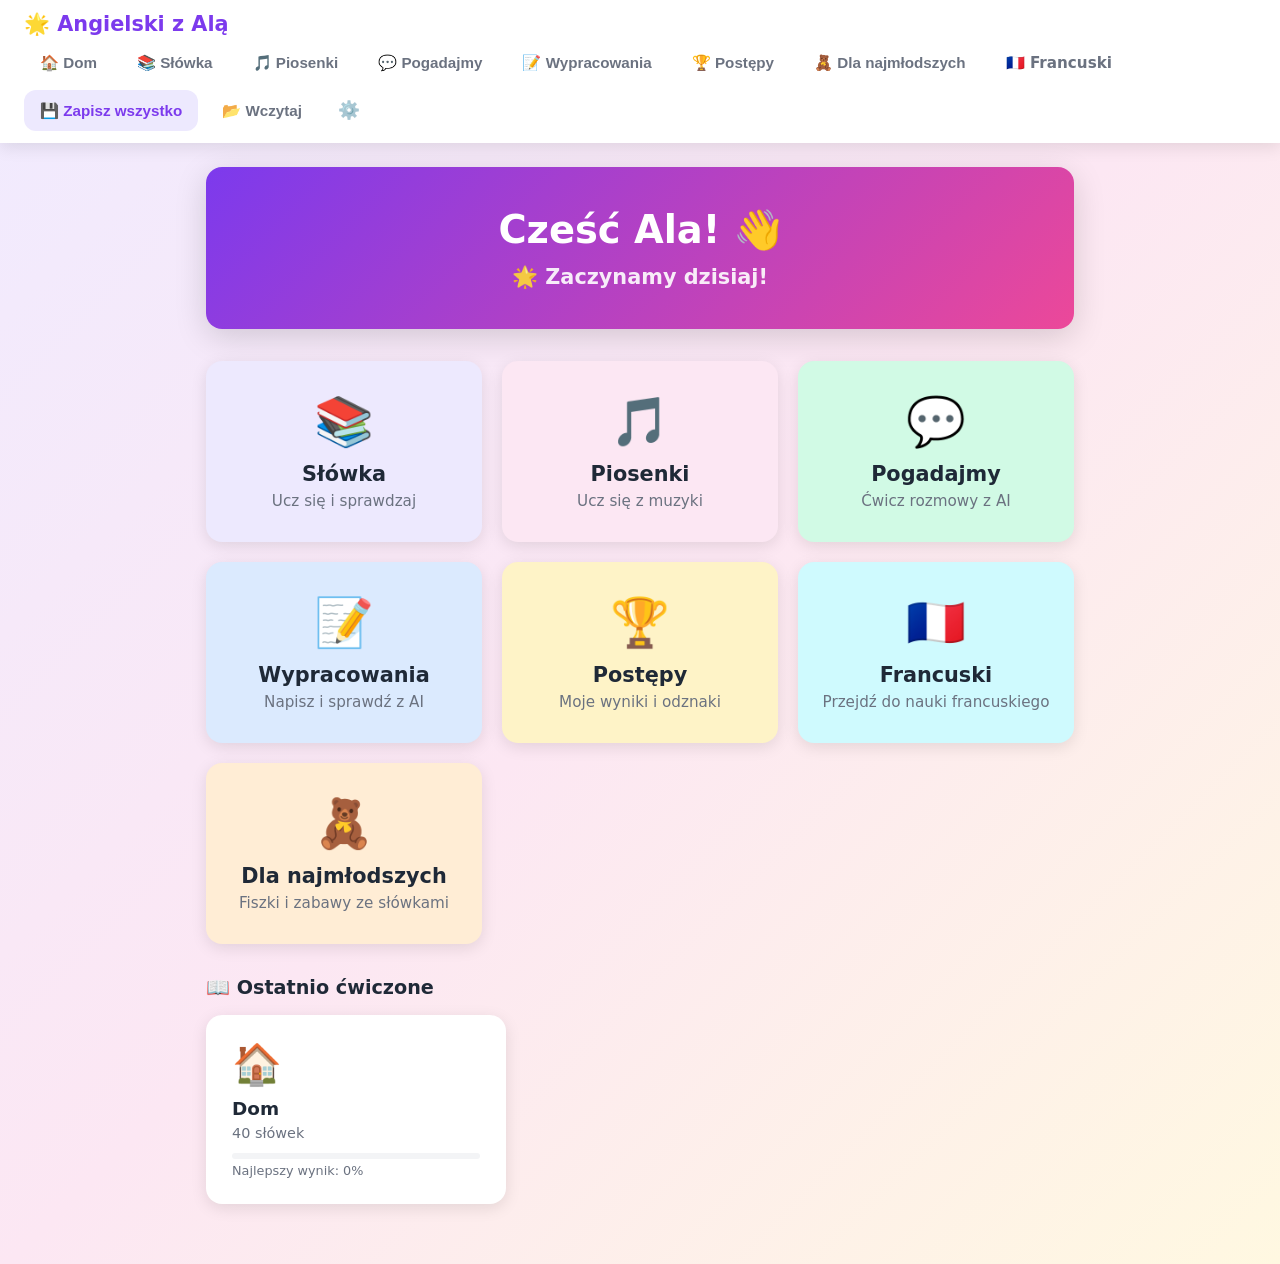
==== index.html @ 230f4ef1 "Rozbuduj Dla najmlodszych: 4 nowe kategorie, Prawda/Falsz, Proste zdania Dodaje kategorie Ubrania, Z" ====
<!DOCTYPE html>
<html lang="pl">
<head>
  <meta charset="UTF-8" />
  <meta name="viewport" content="width=device-width, initial-scale=1.0" />
  <title>Angielski z Alą 🌟</title>
  <link rel="manifest" href="./manifest.json" />
  <meta name="theme-color" content="#7c3aed" />
  <meta name="mobile-web-app-capable" content="yes" />
  <meta name="apple-mobile-web-app-capable" content="yes" />
  <meta name="apple-mobile-web-app-status-bar-style" content="default" />
  <meta name="apple-mobile-web-app-title" content="Angielski Ala" />
  <link rel="apple-touch-icon" href="./icons/icon.svg" />
  <link rel="stylesheet" href="style.css" />
</head>
<body>

<!-- ========== NAWIGACJA ========== -->
<nav id="navbar">
  <div class="nav-brand" onclick="showView('home')">🌟 Angielski z Alą</div>
  <div class="nav-links">
    <button onclick="showView('home')" class="nav-btn">🏠 Dom</button>
    <button onclick="showView('sets-list')" class="nav-btn">📚 Słówka</button>
    <button onclick="showView('songs-list')" class="nav-btn">🎵 Piosenki</button>
    <button onclick="showView('chat-setup')" class="nav-btn">💬 Pogadajmy</button>
    <button onclick="showView('essay-setup')" class="nav-btn">📝 Wypracowania</button>
    <button onclick="showView('progress')" class="nav-btn">🏆 Postępy</button>
    <button onclick="showView('kids-home')" class="nav-btn">🧸 Dla najmłodszych</button>
    <a href="french/" class="nav-btn" style="text-decoration:none">🇫🇷 Francuski</a>
    <button onclick="saveAll()" class="nav-btn nav-btn-save">💾 Zapisz wszystko</button>
    <button onclick="loadAll()" class="nav-btn">📂 Wczytaj</button>
    <button onclick="openApiSettings()" class="nav-btn nav-btn-settings" title="Ustawienia API">⚙️</button>
  </div>
</nav>
<input type="file" id="load-all-file" accept=".json" style="display:none" onchange="handleLoadAll(event)" />

<!-- ========== WIDOK: STRONA GŁÓWNA ========== -->
<div id="view-home" class="view">
  <div class="home-hero">
    <div class="hero-greeting" id="hero-greeting">Cześć Ala! 👋</div>
    <div class="hero-streak" id="hero-streak"></div>
  </div>
  <div class="home-tiles">
    <div class="tile tile-purple" onclick="showView('sets-list')">
      <div class="tile-icon">📚</div>
      <div class="tile-title">Słówka</div>
      <div class="tile-desc">Ucz się i sprawdzaj</div>
    </div>
    <div class="tile tile-pink" onclick="showView('songs-list')">
      <div class="tile-icon">🎵</div>
      <div class="tile-title">Piosenki</div>
      <div class="tile-desc">Ucz się z muzyki</div>
    </div>
    <div class="tile tile-green" onclick="showView('chat-setup')">
      <div class="tile-icon">💬</div>
      <div class="tile-title">Pogadajmy</div>
      <div class="tile-desc">Ćwicz rozmowy z AI</div>
    </div>
    <div class="tile tile-blue" onclick="showView('essay-setup')">
      <div class="tile-icon">📝</div>
      <div class="tile-title">Wypracowania</div>
      <div class="tile-desc">Napisz i sprawdź z AI</div>
    </div>
    <div class="tile tile-yellow" onclick="showView('progress')">
      <div class="tile-icon">🏆</div>
      <div class="tile-title">Postępy</div>
      <div class="tile-desc">Moje wyniki i odznaki</div>
    </div>
    <div class="tile tile-cyan" onclick="window.location.href='french/'">
      <div class="tile-icon">🇫🇷</div>
      <div class="tile-title">Francuski</div>
      <div class="tile-desc">Przejdź do nauki francuskiego</div>
    </div>
    <div class="tile tile-orange" onclick="showView('kids-home')">
      <div class="tile-icon">🧸</div>
      <div class="tile-title">Dla najmłodszych</div>
      <div class="tile-desc">Fiszki i zabawy ze słówkami</div>
    </div>
  </div>
  <div class="home-recent" id="home-recent"></div>
</div>

<!-- ========== WIDOK: LISTA ZESTAWÓW ========== -->
<div id="view-sets-list" class="view" style="display:none">
  <div class="view-header">
    <h1>📚 Moje zestawy słówek</h1>
    <div class="header-actions">
      <button class="btn btn-primary" onclick="showView('set-edit', {id:null})">➕ Nowy zestaw</button>
      <button class="btn btn-secondary" onclick="importSet()">📥 Import</button>
    </div>
  </div>
  <div id="sets-grid" class="sets-grid"></div>
  <input type="file" id="import-file" accept=".json" style="display:none" onchange="handleImport(event)" />
</div>

<!-- ========== WIDOK: EDYTOR ZESTAWU ========== -->
<div id="view-set-edit" class="view" style="display:none">
  <div class="view-header">
    <button class="btn btn-ghost" onclick="showView('sets-list')">← Wróć</button>
    <h1 id="set-edit-title">Nowy zestaw</h1>
  </div>
  <div class="edit-form">
    <div class="form-row">
      <label>Nazwa zestawu</label>
      <input type="text" id="set-name-input" placeholder="np. Kolory, Zwierzęta..." class="big-input" />
    </div>
    <div class="form-row">
      <label>Emoji zestawu</label>
      <div class="emoji-picker" id="emoji-picker"></div>
    </div>
    <div class="words-table-header">
      <span>Angielski</span>
      <span>Polski</span>
      <span></span>
    </div>
    <div id="words-table"></div>
    <button class="btn btn-ghost add-word-btn" onclick="addWordRow()">➕ Dodaj słówko</button>
    <div class="bulk-area">
      <details>
        <summary>📋 Wklej wiele słówek naraz</summary>
        <p class="hint">Wpisz każde słówko w osobnej linii w formacie: <code>angielski = polski</code></p>
        <textarea id="bulk-input" rows="8" placeholder="red = czerwony&#10;blue = niebieski&#10;green = zielony"></textarea>
        <button class="btn btn-secondary" onclick="parseBulk()">Dodaj wszystkie</button>
      </details>
    </div>
    <div class="edit-actions">
      <button class="btn btn-primary" onclick="saveSet()">💾 Zapisz zestaw</button>
      <button class="btn btn-secondary" onclick="exportSet()">📤 Eksportuj JSON</button>
      <button class="btn btn-danger" id="delete-set-btn" onclick="deleteSet()" style="display:none">🗑️ Usuń zestaw</button>
    </div>
  </div>
</div>

<!-- ========== WIDOK: SZCZEGÓŁY ZESTAWU ========== -->
<div id="view-set-detail" class="view" style="display:none">
  <div class="view-header">
    <button class="btn btn-ghost" onclick="showView('sets-list')">← Wróć</button>
    <h1 id="set-detail-title"></h1>
    <div style="display:flex;gap:6px">
      <button class="btn btn-ghost" onclick="editCurrentSet()">✏️ Edytuj</button>
      <button class="btn btn-danger" onclick="deleteCurrentSet()">🗑️ Usuń</button>
    </div>
  </div>
  <div class="set-stats" id="set-detail-stats"></div>
  <div class="set-actions">
    <button class="btn btn-large btn-purple" onclick="startLearn()">📖 Nauka</button>
    <button class="btn btn-large btn-green" onclick="startTest()">✏️ Test</button>
    <button class="btn btn-large btn-yellow" onclick="startHangman()">🪢 Wisielec</button>
    <button class="btn btn-large btn-pink" onclick="startMatch()">🃏 Dopasuj pary</button>
  </div>
  <div class="words-preview" id="set-words-preview"></div>
</div>

<!-- ========== WIDOK: NAUKA ========== -->
<div id="view-learn" class="view" style="display:none">
  <div class="view-header">
    <button class="btn btn-ghost" onclick="exitLearn()">← Wróć</button>
    <h1 id="learn-title">Nauka</h1>
    <button class="btn btn-secondary" id="learn-swap-btn" onclick="toggleLearnSwap()">🔄 Zamień kierunek</button>
  </div>
  <div class="learn-direction-badge" id="learn-direction-badge"></div>
  <div class="learn-progress-bar">
    <div class="learn-progress-fill" id="learn-progress-fill"></div>
  </div>
  <div class="learn-counter" id="learn-counter"></div>
  <div class="learn-card" id="learn-card">
    <div class="learn-word" id="learn-word"></div>
    <div class="learn-hint" id="learn-hint"></div>
    <input type="text" id="learn-input" class="learn-answer-input" placeholder="Wpisz odpowiedź..." autocomplete="off" autocorrect="off" autocapitalize="off" spellcheck="false"
      />
    <button class="btn btn-primary btn-large" id="learn-check-btn" onclick="checkLearnAnswer()">Sprawdź ✓</button>
    <div class="learn-feedback" id="learn-feedback" style="display:none">
      <div class="feedback-icon" id="feedback-icon"></div>
      <div class="feedback-text" id="feedback-text"></div>
      <button class="btn btn-primary" tabindex="-1" onclick="nextLearnWord()">Dalej →</button>
    </div>
  </div>
</div>

<!-- ========== WIDOK: TEST ========== -->
<div id="view-test" class="view" style="display:none">
  <div class="view-header">
    <button class="btn btn-ghost" onclick="exitTest()">← Wróć</button>
    <h1 id="test-title">Test</h1>
    <button class="btn btn-secondary" id="test-swap-btn" onclick="toggleTestSwap()">🔄 Zamień kierunek</button>
  </div>
  <div class="learn-direction-badge" id="test-direction-badge"></div>
  <div class="learn-progress-bar">
    <div class="learn-progress-fill" id="test-progress-fill"></div>
  </div>
  <div class="learn-counter" id="test-counter"></div>
  <div class="learn-card" id="test-card">
    <div class="learn-word" id="test-word"></div>
    <input type="text" id="test-input" class="learn-answer-input" placeholder="Wpisz odpowiedź..." autocomplete="off" autocorrect="off" autocapitalize="off" spellcheck="false"
      />
    <button class="btn btn-primary btn-large" id="test-check-btn" onclick="checkTestAnswer()">Sprawdź ✓</button>
    <div class="learn-feedback" id="test-feedback" style="display:none">
      <div class="feedback-icon" id="test-feedback-icon"></div>
      <div class="feedback-text" id="test-feedback-text"></div>
      <button class="btn btn-primary" tabindex="-1" onclick="nextTestWord()">Dalej →</button>
    </div>
  </div>
</div>

<!-- ========== WIDOK: WISIELEC ========== -->
<div id="view-hangman" class="view" style="display:none">
  <div class="view-header">
    <button class="btn btn-ghost" onclick="exitHangman()">← Wróć</button>
    <h1 id="hangman-title">🪢 Wisielec</h1>
    <span id="hangman-score-badge" class="score-badge"></span>
  </div>
  <div class="hangman-layout">
    <div class="hangman-figure-wrap">
      <svg id="hangman-svg" viewBox="0 0 120 160" width="120" height="160">
        <!-- gallows -->
        <line x1="10" y1="155" x2="110" y2="155" stroke="#7c3aed" stroke-width="4" stroke-linecap="round"/>
        <line x1="30"  y1="155" x2="30"  y2="10"  stroke="#7c3aed" stroke-width="4" stroke-linecap="round"/>
        <line x1="30"  y1="10"  x2="80"  y2="10"  stroke="#7c3aed" stroke-width="4" stroke-linecap="round"/>
        <line x1="80"  y1="10"  x2="80"  y2="30"  stroke="#7c3aed" stroke-width="4" stroke-linecap="round"/>
        <!-- parts (hidden by default) -->
        <circle id="h-head" cx="80" cy="42" r="12" stroke="#ec4899" stroke-width="3" fill="none" style="display:none"/>
        <line id="h-body" x1="80" y1="54" x2="80" y2="100" stroke="#ec4899" stroke-width="3" stroke-linecap="round" style="display:none"/>
        <line id="h-larm" x1="80" y1="65" x2="58" y2="85" stroke="#ec4899" stroke-width="3" stroke-linecap="round" style="display:none"/>
        <line id="h-rarm" x1="80" y1="65" x2="102" y2="85" stroke="#ec4899" stroke-width="3" stroke-linecap="round" style="display:none"/>
        <line id="h-lleg" x1="80" y1="100" x2="60" y2="128" stroke="#ec4899" stroke-width="3" stroke-linecap="round" style="display:none"/>
        <line id="h-rleg" x1="80" y1="100" x2="100" y2="128" stroke="#ec4899" stroke-width="3" stroke-linecap="round" style="display:none"/>
      </svg>
      <div class="hangman-wrong-count" id="hangman-wrong-count"></div>
    </div>
    <div class="hangman-right">
      <div class="hangman-clue" id="hangman-clue"></div>
      <div class="hangman-word" id="hangman-word"></div>
      <div class="hangman-wrong-letters" id="hangman-wrong-letters"></div>
      <div class="hangman-keyboard" id="hangman-keyboard"></div>
      <div class="hangman-result" id="hangman-result" style="display:none">
        <div class="hangman-result-icon" id="hangman-result-icon"></div>
        <div class="hangman-result-text" id="hangman-result-text"></div>
        <button class="btn btn-primary btn-large" onclick="nextHangmanWord()">Następne słówko →</button>
      </div>
    </div>
  </div>
</div>

<!-- ========== WIDOK: DOPASUJ PARY ========== -->
<div id="view-match" class="view" style="display:none">
  <div class="view-header">
    <button class="btn btn-ghost" onclick="exitMatch()">← Wróć</button>
    <h1 id="match-title">🃏 Dopasuj pary</h1>
    <span id="match-score-badge" class="score-badge"></span>
  </div>
  <div class="match-info-bar">
    <span id="match-pairs-left"></span>
    <span id="match-moves"></span>
  </div>
  <div id="match-grid" class="match-grid"></div>
  <div id="match-complete" style="display:none" class="match-complete">
    <div class="result-emoji" id="match-result-emoji"></div>
    <h2 id="match-result-title"></h2>
    <div id="match-result-stats" class="result-score"></div>
    <div class="result-actions">
      <button class="btn btn-primary btn-large" onclick="startMatch()">🔄 Zagraj jeszcze raz</button>
      <button class="btn btn-secondary" onclick="exitMatch()">← Wróć do zestawu</button>
    </div>
  </div>
</div>

<!-- ========== WIDOK: WYNIK TESTU ========== -->
<div id="view-test-result" class="view" style="display:none">
  <div class="result-container">
    <div class="result-emoji" id="result-emoji"></div>
    <h1 id="result-title"></h1>
    <div class="result-score" id="result-score"></div>
    <div class="result-stars" id="result-stars"></div>
    <div class="result-details" id="result-details"></div>
    <div class="result-actions">
      <button class="btn btn-primary btn-large" onclick="startTest()">🔄 Spróbuj ponownie</button>
      <button class="btn btn-secondary" onclick="showView('set-detail', {id: currentSetId})">📊 Wyniki zestawu</button>
    </div>
  </div>
</div>

<!-- ========== WIDOK: LISTA PIOSENEK ========== -->
<div id="view-songs-list" class="view" style="display:none">
  <div class="view-header">
    <h1>🎵 Moje piosenki</h1>
    <button class="btn btn-primary" onclick="showView('song-edit', {id:null})">➕ Dodaj piosenkę</button>
  </div>
  <div id="songs-grid" class="sets-grid"></div>
</div>

<!-- ========== WIDOK: EDYTOR PIOSENKI ========== -->
<div id="view-song-edit" class="view" style="display:none">
  <div class="view-header">
    <button class="btn btn-ghost" onclick="showView('songs-list')">← Wróć</button>
    <h1 id="song-edit-title">Nowa piosenka</h1>
  </div>
  <div class="edit-form">
    <div class="form-row">
      <label>Tytuł piosenki</label>
      <input type="text" id="song-title-input" placeholder="np. Let It Go" class="big-input" />
    </div>
    <div class="form-row">
      <label>Wykonawca</label>
      <input type="text" id="song-artist-input" placeholder="np. Idina Menzel" class="big-input" />
    </div>
    <div class="form-row">
      <label>Link YouTube (opcjonalnie)</label>
      <input type="text" id="song-yt-input" placeholder="Wklej link YouTube lub cały kod &lt;iframe&gt; z opcji Udostępnij" class="big-input" />
    </div>
    <div class="form-row">
      <label>Tekst piosenki — po angielsku (każda zwrotka w osobnym bloku, oddzielone pustą linią)</label>
      <textarea id="song-en-input" rows="12" placeholder="The snow glows white on the mountain tonight&#10;Not a footprint to be seen&#10;&#10;A kingdom of isolation&#10;And it looks like I'm the queen"></textarea>
    </div>
    <div class="form-row">
      <label>Tłumaczenie — po polsku (te same zwrotki w tej samej kolejności)</label>
      <textarea id="song-pl-input" rows="12" placeholder="Śnieg świeci biało na górze tej nocy&#10;Nie ma śladu do widzenia&#10;&#10;Królestwo izolacji&#10;I wygląda na to, że jestem królową"></textarea>
    </div>
    <div class="edit-actions">
      <button class="btn btn-primary" onclick="saveSong()">💾 Zapisz piosenkę</button>
      <button class="btn btn-danger" id="delete-song-btn" onclick="deleteSong()" style="display:none">🗑️ Usuń</button>
    </div>
  </div>
</div>

<!-- ========== WIDOK: PIOSENKA ========== -->
<div id="view-song-detail" class="view" style="display:none">
  <div class="view-header">
    <button class="btn btn-ghost" onclick="showView('songs-list')">← Wróć</button>
    <h1 id="song-detail-title"></h1>
    <div style="display:flex;gap:6px">
      <button class="btn btn-ghost" onclick="editCurrentSong()">✏️ Edytuj</button>
      <button class="btn btn-danger" onclick="deleteCurrentSong()">🗑️ Usuń</button>
    </div>
  </div>
  <div id="song-yt-player" class="yt-player"></div>
  <div class="song-controls">
    <button class="btn btn-pink" onclick="showView('song-translate', {id: currentSongId})">✍️ Tłumacz</button>
    <button class="btn btn-secondary" id="reveal-all-btn" onclick="revealAll()">👁️ Pokaż tłumaczenia</button>
    <button class="btn btn-secondary" onclick="hideAll()">🙈 Ukryj tłumaczenia</button>
    <button class="btn btn-purple" onclick="extractWordsFromSong()">📚 Słówka do nauki</button>
  </div>
  <div id="song-verses" class="song-verses"></div>
</div>

<!-- ========== WIDOK: TŁUMACZENIE PIOSENKI ========== -->
<div id="view-song-translate" class="view" style="display:none">
  <div class="view-header">
    <button class="btn btn-ghost" onclick="showView('song-detail', {id: currentSongId})">← Wróć</button>
    <h1 id="translate-title">✍️ Tłumacz</h1>
  </div>
  <p class="hint" style="margin-bottom:20px">Przeczytaj każdą zwrotkę po angielsku i wpisz swoje tłumaczenie. Na końcu możesz je zapisać!</p>
  <div id="translate-yt-player" class="yt-player"></div>
  <div id="translate-verses" class="song-verses"></div>
  <div class="edit-actions" style="margin-top:24px">
    <button class="btn btn-primary btn-large" onclick="saveTranslation()">💾 Zapisz tłumaczenie</button>
  </div>
</div>

<!-- ========== WIDOK: WYCIĄGANIE SŁÓWEK Z PIOSENKI ========== -->
<div id="view-song-extract" class="view" style="display:none">
  <div class="view-header">
    <button class="btn btn-ghost" id="extract-back-btn" onclick="showView('song-detail', {id: currentSongId})">← Wróć</button>
    <h1>📚 Wyciągnij słówka</h1>
  </div>
  <p class="hint">Kliknij na słowa angielskie, które chcesz dodać do zestawu słówek:</p>
  <div id="extract-text" class="extract-text"></div>
  <div id="extract-selected" class="extract-selected">
    <h3>Wybrane słówka:</h3>
    <div id="selected-words-list"></div>
  </div>
  <div class="edit-actions">
    <div class="form-row">
      <label>Nazwa nowego zestawu</label>
      <input type="text" id="extract-set-name" class="big-input" placeholder="np. Słówka z Let It Go" />
    </div>
    <button class="btn btn-primary" onclick="saveExtractedWords()">💾 Zapisz jako zestaw</button>
  </div>
</div>

<!-- ========== WIDOK: POGADAJMY — SETUP ========== -->
<div id="view-chat-setup" class="view" style="display:none">
  <div class="view-header">
    <button class="btn btn-ghost" onclick="showView('home')">← Wróć</button>
    <h1>💬 Pogadajmy</h1>
  </div>
  <div id="chat-setup-body"></div>
</div>

<!-- ========== WIDOK: POGADAJMY — CZAT ========== -->
<div id="view-chat" class="view" style="display:none">
  <div class="view-header">
    <button class="btn btn-ghost" onclick="exitChat()">← Wróć</button>
    <h1 id="chat-title">💬 Rozmowa</h1>
    <button class="btn btn-danger" onclick="finishChat()">Zakończ rozmowę</button>
  </div>
  <div class="chat-info-bar" id="chat-info-bar"></div>
  <div class="chat-window" id="chat-window"></div>
  <div id="chat-error" class="chat-error" style="display:none"></div>
  <div id="chat-hint" class="chat-hint" style="display:none"></div>
  <div class="chat-hint-row">
    <button class="btn btn-secondary" id="chat-hint-btn" onclick="requestChatHint()">💡 Pomóż mi</button>
  </div>
  <div class="chat-input-row">
    <input type="text" id="chat-input" class="big-input" placeholder="Napisz po angielsku..."
      autocomplete="off" autocorrect="off" spellcheck="false" />
    <button class="btn btn-primary" id="chat-send-btn" onclick="sendChatMessage()">Wyślij</button>
  </div>
</div>

<!-- ========== WIDOK: POGADAJMY — PODSUMOWANIE ========== -->
<div id="view-chat-summary" class="view" style="display:none">
  <div class="view-header">
    <h1>📋 Podsumowanie rozmowy</h1>
  </div>
  <div class="chat-summary-box" id="chat-summary-text"></div>
  <div class="edit-actions" style="margin-bottom:18px">
    <button class="btn btn-secondary" id="toggle-transcript-btn" onclick="toggleChatTranscript()">Pokaż całą rozmowę</button>
    <button class="btn btn-purple" id="analyze-chat-btn" onclick="analyzeChatMistakes()">🔍 Popraw razem</button>
  </div>
  <div id="chat-summary-transcript" class="chat-window" style="display:none"></div>
  <div id="chat-analysis" class="chat-analysis" style="display:none"></div>
  <div class="extract-selected">
    <h3>Nowe słówka z rozmowy:</h3>
    <div id="chat-summary-words-list"></div>
  </div>
  <div class="edit-actions">
    <div class="form-row" style="flex-basis:100%">
      <label>Nazwa nowego zestawu</label>
      <input type="text" id="chat-summary-set-name" class="big-input" placeholder="np. Pogadajmy: In a restaurant" />
    </div>
    <button class="btn btn-primary" onclick="saveChatSummaryWords()">💾 Zapisz jako zestaw</button>
    <button class="btn btn-secondary" onclick="showView('chat-setup')">Nowa rozmowa</button>
  </div>
</div>

<!-- ========== WIDOK: WYPRACOWANIA — SETUP ========== -->
<div id="view-essay-setup" class="view" style="display:none">
  <div class="view-header">
    <button class="btn btn-ghost" onclick="showView('home')">← Wróć</button>
    <h1>📝 Wypracowania</h1>
  </div>
  <div id="essay-setup-body"></div>
</div>

<!-- ========== WIDOK: WYPRACOWANIA — PISANIE ========== -->
<div id="view-essay-write" class="view" style="display:none">
  <div class="view-header">
    <button class="btn btn-ghost" onclick="exitEssayWrite()">← Wróć</button>
    <h1 id="essay-write-title">📝 Wypracowanie</h1>
  </div>
  <div class="essay-topic-box">
    <div class="chat-info-bar" id="essay-info-bar"></div>
    <ul id="essay-requirements" class="essay-requirements"></ul>
  </div>
  <textarea id="essay-textarea" class="essay-textarea" placeholder="Napisz tutaj swoje wypracowanie po angielsku..."
    oninput="updateEssayWordCount()"></textarea>
  <div class="word-counter" id="essay-word-counter"></div>
  <div id="essay-error" class="chat-error" style="display:none"></div>
  <div class="edit-actions">
    <button class="btn btn-primary btn-large" id="essay-check-btn" onclick="submitEssayForCheck()">Sprawdź ✓</button>
  </div>
</div>

<!-- ========== WIDOK: WYPRACOWANIA — WYNIK ========== -->
<div id="view-essay-result" class="view" style="display:none">
  <div class="view-header">
    <h1>📋 Sprawdzone wypracowanie</h1>
  </div>
  <div class="chat-summary-box" id="essay-overall-text"></div>
  <div id="essay-mistakes" class="chat-analysis" style="display:block"></div>
  <div class="extract-selected">
    <h3>Słówka do nauki z tego tematu:</h3>
    <div id="essay-words-list"></div>
  </div>
  <div class="edit-actions">
    <div class="form-row" style="flex-basis:100%">
      <label>Nazwa nowego zestawu</label>
      <input type="text" id="essay-set-name" class="big-input" placeholder="np. Wypracowanie: My family" />
    </div>
    <button class="btn btn-primary" onclick="saveEssayWords()">💾 Zapisz jako zestaw</button>
    <button class="btn btn-secondary" onclick="showView('essay-setup')">Napisz kolejne wypracowanie</button>
  </div>
</div>

<!-- ========== WIDOK: DLA NAJMŁODSZYCH — HOME ========== -->
<div id="view-kids-home" class="view" style="display:none">
  <div class="view-header">
    <button class="btn btn-ghost" onclick="showView('home')">← Wróć</button>
    <h1>🧸 Dla najmłodszych</h1>
    <span class="kids-stars-badge">⭐ <span class="kids-stars-value">0</span></span>
  </div>
  <p class="hint" style="text-align:center;font-size:1.1rem">Wybierz, czego chcesz się dziś nauczyć! 🌈</p>
  <div class="kids-category-grid" id="kids-category-grid"></div>
  <p class="hint" style="text-align:center;font-size:1.1rem;margin-top:32px">Zabawy językowe 🎉</p>
  <div class="kids-mode-grid">
    <div class="kids-mode-card" onclick="startKidsSentences()">
      <div class="kids-mode-icon">💬</div>
      <div class="kids-mode-title">Proste zdania</div>
    </div>
  </div>
</div>

<!-- ========== WIDOK: DLA NAJMŁODSZYCH — KATEGORIA ========== -->
<div id="view-kids-category" class="view" style="display:none">
  <div class="view-header">
    <button class="btn btn-ghost" onclick="showView('kids-home')">← Wróć</button>
    <h1 id="kids-category-title">🧸</h1>
  </div>
  <div class="kids-mode-grid">
    <div class="kids-mode-card" onclick="startKidsFlashcards()">
      <div class="kids-mode-icon">🃏</div>
      <div class="kids-mode-title">Fiszki</div>
    </div>
    <div class="kids-mode-card" onclick="startKidsQuiz()">
      <div class="kids-mode-icon">🎯</div>
      <div class="kids-mode-title">Zgadnij</div>
    </div>
    <div class="kids-mode-card" onclick="startKidsTrueFalse()">
      <div class="kids-mode-icon">✅❌</div>
      <div class="kids-mode-title">Prawda czy fałsz</div>
    </div>
  </div>
</div>

<!-- ========== WIDOK: DLA NAJMŁODSZYCH — FISZKI ========== -->
<div id="view-kids-flashcards" class="view" style="display:none">
  <div class="view-header">
    <button class="btn btn-ghost" onclick="exitKids('kids-category')">← Wróć</button>
    <h1>🃏 Fiszki</h1>
    <span class="kids-counter" id="kids-flash-counter"></span>
  </div>
  <div class="kids-flashcard">
    <div class="kids-flash-emoji" id="kids-flash-emoji" onclick="replayKidsFlashAudio()">🎈</div>
    <div class="kids-flash-word" id="kids-flash-word"></div>
    <div class="kids-flash-pl" id="kids-flash-pl" style="display:none"></div>
    <div class="kids-flash-actions">
      <button class="kids-big-btn" onclick="replayKidsFlashAudio()" title="Posłuchaj">🔊</button>
      <button class="kids-big-btn" onclick="revealKidsTranslation()" title="Po polsku">🇵🇱</button>
    </div>
  </div>
  <div class="kids-nav-actions">
    <button class="kids-nav-btn" onclick="prevKidsFlashcard()">⬅️</button>
    <button class="kids-nav-btn" onclick="nextKidsFlashcard()">➡️</button>
  </div>
</div>

<!-- ========== WIDOK: DLA NAJMŁODSZYCH — ZGADNIJ ========== -->
<div id="view-kids-quiz" class="view" style="display:none">
  <div class="view-header">
    <button class="btn btn-ghost" onclick="exitKids('kids-category')">← Wróć</button>
    <h1>🎯 Zgadnij</h1>
    <span class="kids-stars-badge">⭐ <span class="kids-stars-value">0</span></span>
  </div>
  <p class="hint" style="text-align:center;font-size:1.1rem">Posłuchaj i kliknij właściwy obrazek! 👇</p>
  <div style="text-align:center;margin-bottom:24px">
    <button class="kids-big-btn kids-replay-btn" onclick="replayKidsQuizAudio()">🔊</button>
  </div>
  <div class="kids-quiz-options" id="kids-quiz-options"></div>
  <div class="kids-quiz-feedback" id="kids-quiz-feedback" style="display:none"></div>
</div>

<!-- ========== WIDOK: DLA NAJMŁODSZYCH — PRAWDA CZY FAŁSZ ========== -->
<div id="view-kids-truefalse" class="view" style="display:none">
  <div class="view-header">
    <button class="btn btn-ghost" onclick="exitKids('kids-category')">← Wróć</button>
    <h1>✅❌ Prawda czy fałsz</h1>
    <span class="kids-stars-badge">⭐ <span class="kids-stars-value">0</span></span>
  </div>
  <p class="hint" style="text-align:center;font-size:1.1rem">Czy to słowo pasuje do obrazka?</p>
  <div class="kids-flashcard">
    <div class="kids-flash-emoji" id="kids-tf-emoji" onclick="replayKidsTrueFalseAudio()">🎈</div>
    <div class="kids-flash-word" id="kids-tf-word"></div>
    <div class="kids-flash-actions">
      <button class="kids-big-btn" onclick="replayKidsTrueFalseAudio()" title="Posłuchaj">🔊</button>
    </div>
  </div>
  <div class="kids-tf-actions">
    <button class="kids-tf-btn kids-tf-true" onclick="answerKidsTrueFalse(true)">✅</button>
    <button class="kids-tf-btn kids-tf-false" onclick="answerKidsTrueFalse(false)">❌</button>
  </div>
  <div class="kids-quiz-feedback" id="kids-tf-feedback" style="display:none"></div>
</div>

<!-- ========== WIDOK: DLA NAJMŁODSZYCH — PROSTE ZDANIA ========== -->
<div id="view-kids-sentences" class="view" style="display:none">
  <div class="view-header">
    <button class="btn btn-ghost" onclick="exitKids('kids-home')">← Wróć</button>
    <h1>💬 Proste zdania</h1>
    <span class="kids-counter" id="kids-sentence-counter"></span>
  </div>
  <div class="kids-flashcard">
    <div class="kids-flash-emoji" id="kids-sentence-emoji" onclick="replayKidsSentenceAudio()">👋</div>
    <div class="kids-flash-word kids-sentence-text" id="kids-sentence-en"></div>
    <div class="kids-flash-pl" id="kids-sentence-pl" style="display:none"></div>
    <div class="kids-flash-actions">
      <button class="kids-big-btn" onclick="replayKidsSentenceAudio()" title="Posłuchaj">🔊</button>
      <button class="kids-big-btn" onclick="revealKidsSentenceTranslation()" title="Po polsku">🇵🇱</button>
    </div>
  </div>
  <div class="kids-nav-actions">
    <button class="kids-nav-btn" onclick="prevKidsSentence()">⬅️</button>
    <button class="kids-nav-btn" onclick="nextKidsSentence()">➡️</button>
  </div>
</div>

<!-- ========== WIDOK: POSTĘPY ========== -->
<div id="view-progress" class="view" style="display:none">
  <div class="view-header">
    <h1>🏆 Moje postępy</h1>
  </div>
  <div class="progress-streak" id="progress-streak"></div>
  <div class="badges-section">
    <h2>🎖️ Odznaki</h2>
    <div id="badges-grid" class="badges-grid"></div>
  </div>
  <div class="history-section">
    <h2>📈 Historia testów</h2>
    <div id="test-history" class="test-history"></div>
  </div>
  <div class="history-section">
    <h2>📝 Historia wypracowań</h2>
    <div id="essay-history" class="test-history"></div>
  </div>
</div>

<!-- ========== MODAL ========== -->
<div id="modal-overlay" class="modal-overlay" style="display:none" onclick="closeModal()">
  <div class="modal" onclick="event.stopPropagation()">
    <div class="modal-title" id="modal-title"></div>
    <div class="modal-body" id="modal-body"></div>
    <div class="modal-actions" id="modal-actions"></div>
  </div>
</div>

<!-- ========== TOAST ========== -->
<div id="toast" class="toast" style="display:none"></div>

<!-- ========== FLOATING TRANSLATE BUTTON ========== -->
<div id="selection-translate-btn" style="display:none">🔍 Tłumacz</div>

<script src="dict.js"></script>
<script src="app.js"></script>
<script>
  if ('serviceWorker' in navigator) {
    window.addEventListener('load', () => {
      navigator.serviceWorker.register('./sw.js');
    });
  }
</script>
</body>
</html>
---- style.css ----
/* ===== RESET & BASE ===== */
*, *::before, *::after { box-sizing: border-box; margin: 0; padding: 0; }

:root {
  --purple: #7c3aed;
  --purple-light: #ede9fe;
  --purple-mid: #a78bfa;
  --pink: #ec4899;
  --pink-light: #fce7f3;
  --yellow: #f59e0b;
  --yellow-light: #fef3c7;
  --green: #10b981;
  --green-light: #d1fae5;
  --blue: #3b82f6;
  --blue-light: #dbeafe;
  --red: #ef4444;
  --red-light: #fee2e2;
  --cyan: #0891b2;
  --cyan-light: #cffafe;
  --orange: #f97316;
  --orange-light: #ffedd5;
  --gray: #6b7280;
  --gray-light: #f3f4f6;
  --white: #ffffff;
  --text: #1f2937;
  --text-light: #6b7280;
  --radius: 16px;
  --radius-sm: 8px;
  --shadow: 0 4px 16px rgba(0,0,0,0.10);
  --shadow-lg: 0 8px 32px rgba(0,0,0,0.15);
}

body {
  font-family: 'Segoe UI', system-ui, -apple-system, sans-serif;
  background: linear-gradient(135deg, #f0ebff 0%, #fce7f3 50%, #fff8e1 100%);
  min-height: 100vh;
  color: var(--text);
  font-size: 16px;
}

/* ===== NAVBAR ===== */
#navbar {
  background: var(--white);
  box-shadow: var(--shadow);
  padding: 12px 24px;
  display: flex;
  align-items: center;
  justify-content: space-between;
  position: sticky;
  top: 0;
  z-index: 100;
  flex-wrap: wrap;
  gap: 8px;
}

.nav-brand {
  font-size: 1.3rem;
  font-weight: 800;
  color: var(--purple);
  cursor: pointer;
  user-select: none;
}

.nav-links { display: flex; gap: 8px; flex-wrap: wrap; }

.nav-btn {
  background: none;
  border: 2px solid transparent;
  border-radius: 12px;
  padding: 8px 14px;
  font-size: 0.95rem;
  font-weight: 600;
  color: var(--gray);
  cursor: pointer;
  transition: all .2s;
}
.nav-btn:hover { background: var(--purple-light); color: var(--purple); border-color: var(--purple-mid); }
.nav-btn-save { background: var(--purple-light); color: var(--purple); }

/* ===== VIEWS ===== */
.view {
  max-width: 900px;
  margin: 0 auto;
  padding: 24px 16px 60px;
}

.view-header {
  display: flex;
  align-items: center;
  gap: 12px;
  margin-bottom: 28px;
  flex-wrap: wrap;
}
.view-header h1 { font-size: 1.8rem; font-weight: 800; flex: 1; }
.header-actions { display: flex; gap: 8px; }

/* ===== BUTTONS ===== */
.btn {
  display: inline-flex;
  align-items: center;
  gap: 6px;
  padding: 10px 20px;
  border: none;
  border-radius: var(--radius-sm);
  font-size: 0.95rem;
  font-weight: 700;
  cursor: pointer;
  transition: all .2s;
  white-space: nowrap;
}
.btn:active { transform: scale(0.97); }

.btn-primary  { background: var(--purple); color: #fff; }
.btn-primary:hover  { background: #6d28d9; }

.btn-secondary { background: var(--gray-light); color: var(--text); }
.btn-secondary:hover { background: #e5e7eb; }

.btn-ghost { background: none; color: var(--purple); font-weight: 700; }
.btn-ghost:hover { background: var(--purple-light); }

.btn-danger { background: var(--red-light); color: var(--red); }
.btn-danger:hover { background: #fca5a5; }

.btn-purple { background: var(--purple-light); color: var(--purple); }
.btn-purple:hover { background: var(--purple-mid); color: #fff; }

.btn-green { background: var(--green); color: #fff; }
.btn-green:hover { background: #059669; }
.btn-pink { background: var(--pink-light); color: var(--pink); }
.btn-pink:hover { background: #f9a8d4; }

.btn-large { padding: 16px 32px; font-size: 1.15rem; border-radius: var(--radius); }

/* ===== HOME ===== */
.home-hero {
  background: linear-gradient(135deg, var(--purple) 0%, var(--pink) 100%);
  border-radius: var(--radius);
  padding: 40px 32px;
  color: white;
  margin-bottom: 32px;
  text-align: center;
  box-shadow: var(--shadow-lg);
}
.hero-greeting { font-size: 2.4rem; font-weight: 900; margin-bottom: 12px; }
.hero-streak { font-size: 1.3rem; font-weight: 600; opacity: 0.9; }

.home-tiles {
  display: grid;
  grid-template-columns: repeat(auto-fit, minmax(220px, 1fr));
  gap: 20px;
  margin-bottom: 32px;
}

.tile {
  border-radius: var(--radius);
  padding: 32px 24px;
  cursor: pointer;
  transition: transform .2s, box-shadow .2s;
  text-align: center;
  box-shadow: var(--shadow);
}
.tile:hover { transform: translateY(-4px); box-shadow: var(--shadow-lg); }
.tile-purple { background: var(--purple-light); }
.tile-pink   { background: var(--pink-light); }
.tile-yellow { background: var(--yellow-light); }
.tile-green  { background: var(--green-light); }
.tile-blue   { background: var(--blue-light); }
.tile-cyan   { background: var(--cyan-light); }
.tile-orange { background: var(--orange-light); }

.nav-btn-settings { opacity: 0.7; font-size: 1.1rem; padding: 8px 10px; }
.nav-btn-settings:hover { opacity: 1; }

.tile-icon  { font-size: 3rem; margin-bottom: 12px; }
.tile-title { font-size: 1.3rem; font-weight: 800; margin-bottom: 6px; }
.tile-desc  { color: var(--text-light); font-size: 0.95rem; }

.home-recent { margin-top: 8px; }
.home-recent h2 { font-size: 1.2rem; font-weight: 700; margin-bottom: 16px; }

/* ===== SETS GRID ===== */
.sets-grid {
  display: grid;
  grid-template-columns: repeat(auto-fill, minmax(240px, 1fr));
  gap: 20px;
}

.set-card {
  background: var(--white);
  border-radius: var(--radius);
  padding: 24px;
  box-shadow: var(--shadow);
  cursor: pointer;
  transition: transform .2s, box-shadow .2s;
  border: 2px solid transparent;
}
.set-card:hover { transform: translateY(-3px); box-shadow: var(--shadow-lg); border-color: var(--purple-mid); }

.set-card-icon  { font-size: 2.5rem; margin-bottom: 10px; }
.set-card-name  { font-size: 1.15rem; font-weight: 800; margin-bottom: 6px; }
.set-card-count { font-size: 0.9rem; color: var(--text-light); margin-bottom: 12px; }
.set-card-bar   { height: 6px; background: var(--gray-light); border-radius: 3px; overflow: hidden; }
.set-card-fill  { height: 100%; background: var(--green); border-radius: 3px; transition: width .4s; }

.empty-state {
  text-align: center;
  padding: 60px 20px;
  color: var(--text-light);
  grid-column: 1/-1;
}
.empty-state .empty-icon { font-size: 4rem; margin-bottom: 16px; }
.empty-state p { font-size: 1.1rem; margin-bottom: 20px; }

/* ===== EDIT FORM ===== */
.edit-form { max-width: 700px; }

.form-row { margin-bottom: 20px; }
.form-row label { display: block; font-weight: 700; margin-bottom: 8px; color: var(--text); }

.big-input, textarea, input[type="text"] {
  width: 100%;
  padding: 12px 16px;
  border: 2px solid #e5e7eb;
  border-radius: var(--radius-sm);
  font-size: 1rem;
  font-family: inherit;
  transition: border-color .2s;
  background: var(--white);
}
.big-input:focus, textarea:focus, input[type="text"]:focus {
  outline: none;
  border-color: var(--purple);
}
textarea { resize: vertical; min-height: 120px; }

.emoji-picker { display: flex; gap: 10px; flex-wrap: wrap; }
.emoji-opt {
  font-size: 1.8rem;
  padding: 6px 10px;
  border-radius: 8px;
  cursor: pointer;
  border: 2px solid transparent;
  transition: all .15s;
}
.emoji-opt:hover, .emoji-opt.selected { background: var(--purple-light); border-color: var(--purple); }

.words-table-header {
  display: grid;
  grid-template-columns: 1fr 1fr 44px;
  gap: 8px;
  font-weight: 700;
  color: var(--text-light);
  padding: 0 4px 8px;
  font-size: 0.9rem;
  text-transform: uppercase;
  letter-spacing: .05em;
}

.word-row {
  display: grid;
  grid-template-columns: 1fr 1fr 44px;
  gap: 8px;
  margin-bottom: 8px;
  align-items: center;
}
.word-row input { padding: 10px 12px; font-size: 0.95rem; }

.delete-word-btn {
  width: 36px; height: 36px;
  border: none;
  background: var(--red-light);
  color: var(--red);
  border-radius: 8px;
  cursor: pointer;
  font-size: 1rem;
  transition: background .15s;
  display: flex; align-items: center; justify-content: center;
}
.delete-word-btn:hover { background: #fca5a5; }

.add-word-btn { margin: 8px 0 24px; }

.bulk-area { margin-bottom: 24px; }
.bulk-area summary { cursor: pointer; color: var(--purple); font-weight: 600; padding: 8px 0; }
.bulk-area textarea { margin-top: 12px; }
.hint { font-size: 0.9rem; color: var(--text-light); margin: 8px 0; }
code { background: var(--gray-light); padding: 2px 6px; border-radius: 4px; font-size: 0.85rem; }

.edit-actions { display: flex; gap: 12px; flex-wrap: wrap; margin-top: 16px; }

/* ===== SET DETAIL ===== */
.set-stats {
  display: flex;
  gap: 20px;
  flex-wrap: wrap;
  margin-bottom: 28px;
}
.stat-badge {
  background: var(--white);
  border-radius: var(--radius-sm);
  padding: 14px 20px;
  box-shadow: var(--shadow);
  text-align: center;
  min-width: 110px;
}
.stat-badge .stat-num { font-size: 1.8rem; font-weight: 900; color: var(--purple); }
.stat-badge .stat-label { font-size: 0.85rem; color: var(--text-light); margin-top: 2px; }

.set-actions { display: flex; gap: 16px; margin-bottom: 32px; flex-wrap: wrap; }

.words-preview { background: var(--white); border-radius: var(--radius); padding: 20px; box-shadow: var(--shadow); }
.words-preview h3 { font-size: 1rem; font-weight: 700; color: var(--text-light); margin: 0; }
.words-preview-header { display: flex; justify-content: space-between; align-items: center; margin-bottom: 14px; }
.words-list-item {
  display: flex;
  justify-content: space-between;
  padding: 10px 0;
  border-bottom: 1px solid var(--gray-light);
  font-size: 0.95rem;
}
.words-list-item:last-child { border-bottom: none; }
.word-en { font-weight: 700; }
.word-pl { color: var(--text-light); }

/* ===== LEARN / TEST ===== */
.learn-progress-bar {
  height: 10px;
  background: var(--gray-light);
  border-radius: 5px;
  margin-bottom: 8px;
  overflow: hidden;
}
.learn-progress-fill {
  height: 100%;
  background: linear-gradient(90deg, var(--purple), var(--pink));
  border-radius: 5px;
  transition: width .4s ease;
}

.learn-direction-badge {
  text-align: center;
  font-size: 0.9rem;
  font-weight: 700;
  color: var(--purple);
  background: var(--purple-light);
  border-radius: 20px;
  padding: 4px 16px;
  display: inline-block;
  margin-bottom: 12px;
}

.learn-counter {
  text-align: right;
  font-size: 0.9rem;
  color: var(--text-light);
  font-weight: 600;
  margin-bottom: 28px;
}

.learn-card {
  background: var(--white);
  border-radius: var(--radius);
  padding: 40px 32px;
  box-shadow: var(--shadow-lg);
  text-align: center;
  max-width: 560px;
  margin: 0 auto;
}

.learn-word {
  font-size: 2.6rem;
  font-weight: 900;
  color: var(--purple);
  margin-bottom: 12px;
  letter-spacing: -0.01em;
}

.learn-hint {
  font-size: 0.95rem;
  color: var(--text-light);
  margin-bottom: 28px;
  min-height: 22px;
}

.learn-answer-input {
  width: 100%;
  padding: 16px;
  font-size: 1.3rem;
  text-align: center;
  border: 3px solid #e5e7eb;
  border-radius: var(--radius-sm);
  margin-bottom: 20px;
  font-family: inherit;
  font-weight: 600;
  transition: border-color .2s;
}
.learn-answer-input:focus { outline: none; border-color: var(--purple); }
.learn-answer-input.correct { border-color: var(--green); background: var(--green-light); }
.learn-answer-input.incorrect { border-color: var(--red); background: var(--red-light); }

.learn-feedback { margin-top: 20px; animation: fadeIn .3s; }
.feedback-icon { font-size: 3rem; margin-bottom: 10px; }
.feedback-text { font-size: 1.1rem; font-weight: 600; margin-bottom: 20px; }
.feedback-text .correct-answer { color: var(--green); font-size: 1.2rem; font-weight: 800; }

@keyframes fadeIn { from { opacity: 0; transform: translateY(8px); } to { opacity: 1; transform: translateY(0); } }

/* ===== TEST RESULT ===== */
.result-container {
  text-align: center;
  padding: 40px 20px;
  max-width: 560px;
  margin: 0 auto;
  animation: fadeIn .4s;
}
.result-emoji { font-size: 5rem; margin-bottom: 16px; }
.result-container h1 { font-size: 2rem; font-weight: 900; margin-bottom: 16px; }
.result-score { font-size: 3rem; font-weight: 900; color: var(--purple); margin-bottom: 8px; }
.result-stars { font-size: 2.5rem; margin-bottom: 24px; letter-spacing: 4px; }
.result-details {
  background: var(--white);
  border-radius: var(--radius);
  padding: 20px;
  box-shadow: var(--shadow);
  margin-bottom: 28px;
  text-align: left;
}
.result-row { display: flex; justify-content: space-between; padding: 8px 0; border-bottom: 1px solid var(--gray-light); font-size: 0.95rem; }
.result-row:last-child { border-bottom: none; }
.result-row.correct .result-row-status { color: var(--green); font-weight: 700; }
.result-row.incorrect .result-row-status { color: var(--red); font-weight: 700; }
.result-actions { display: flex; gap: 12px; justify-content: center; flex-wrap: wrap; }

/* ===== SONGS ===== */
.song-card {
  background: var(--white);
  border-radius: var(--radius);
  padding: 24px;
  box-shadow: var(--shadow);
  cursor: pointer;
  transition: transform .2s, box-shadow .2s;
  border: 2px solid transparent;
}
.song-card:hover { transform: translateY(-3px); box-shadow: var(--shadow-lg); border-color: var(--pink); }
.song-card-icon { font-size: 2.5rem; margin-bottom: 10px; }
.song-card-title { font-size: 1.15rem; font-weight: 800; margin-bottom: 4px; }
.song-card-artist { font-size: 0.9rem; color: var(--text-light); }

.yt-player {
  margin-bottom: 20px;
  border-radius: var(--radius);
  overflow: hidden;
}
.yt-player iframe { width: 100%; height: 315px; display: block; border: none; border-radius: var(--radius); }
.yt-open-btn { margin-bottom: 12px; display: inline-flex; }
.yt-fallback-bar {
  display: flex;
  align-items: center;
  justify-content: space-between;
  gap: 12px;
  margin-top: 8px;
  flex-wrap: wrap;
}
.yt-fallback-hint { font-size: 0.82rem; color: var(--text-light); font-style: italic; }

.yt-thumb-link {
  display: block;
  position: relative;
  border-radius: var(--radius);
  overflow: hidden;
  text-decoration: none;
  background: #000;
  max-height: 280px;
}
.yt-thumb-img {
  width: 100%;
  display: block;
  object-fit: cover;
  opacity: 0.88;
  transition: opacity .2s;
}
.yt-thumb-link:hover .yt-thumb-img { opacity: 0.7; }
.yt-play-btn {
  position: absolute;
  top: 50%;
  left: 50%;
  transform: translate(-50%, -60%);
  width: 72px; height: 72px;
  background: rgba(255,0,0,0.88);
  border-radius: 50%;
  display: flex; align-items: center; justify-content: center;
  color: white;
  font-size: 2rem;
  padding-left: 6px;
  box-shadow: 0 4px 20px rgba(0,0,0,0.4);
  transition: transform .2s, background .2s;
}
.yt-thumb-link:hover .yt-play-btn { background: red; transform: translate(-50%, -60%) scale(1.08); }
.yt-label {
  position: absolute;
  bottom: 0; left: 0; right: 0;
  background: linear-gradient(transparent, rgba(0,0,0,0.7));
  color: white;
  font-size: 0.9rem;
  font-weight: 600;
  padding: 20px 16px 12px;
  text-align: center;
}

.song-controls { display: flex; gap: 10px; margin-bottom: 24px; flex-wrap: wrap; }

.song-verses { display: flex; flex-direction: column; gap: 20px; }

.verse-block {
  background: var(--white);
  border-radius: var(--radius);
  padding: 20px 24px;
  box-shadow: var(--shadow);
}

.verse-en {
  font-size: 1.05rem;
  line-height: 1.8;
  color: var(--text);
  margin-bottom: 10px;
  white-space: pre-wrap;
}

.verse-pl {
  font-size: 1rem;
  line-height: 1.7;
  color: var(--purple);
  font-style: italic;
  white-space: pre-wrap;
  display: none;
  border-top: 1px solid var(--purple-light);
  padding-top: 10px;
  margin-top: 4px;
  animation: fadeIn .3s;
}

.translate-verse {
  background: var(--white);
  border-radius: var(--radius);
  padding: 20px 24px;
  box-shadow: var(--shadow);
}
.translate-verse .verse-en {
  margin-bottom: 12px;
}
.translate-hint {
  font-size: 0.82rem;
  color: var(--text-light);
  margin: -4px 0 10px;
  font-style: italic;
}

.translate-en-clickable { line-height: 2.0; }

.clickable-word {
  color: inherit;
  text-decoration: none;
  border-bottom: 1px dashed #d1d5db;
  transition: all .15s;
  white-space: pre;
}
.clickable-word:hover {
  background: var(--yellow-light);
  border-bottom-color: var(--yellow);
  border-radius: 3px;
  color: #92400e;
}

.translate-verse textarea {
  min-height: 80px;
  font-size: 1rem;
  color: var(--purple);
  font-style: italic;
  border: 2px dashed var(--purple-mid);
  background: var(--purple-light);
}
.translate-verse textarea:focus {
  border-style: solid;
  border-color: var(--purple);
}
.translate-verse .verse-saved-badge {
  font-size: 0.8rem;
  color: var(--green);
  font-weight: 700;
  margin-top: 4px;
}

.verse-reveal-btn {
  background: none;
  border: 2px solid var(--purple-light);
  border-radius: 8px;
  padding: 6px 14px;
  color: var(--purple);
  font-weight: 600;
  cursor: pointer;
  font-size: 0.9rem;
  transition: all .15s;
  margin-top: 8px;
}
.verse-reveal-btn:hover { background: var(--purple-light); }

/* ===== EXTRACT WORDS ===== */
.extract-text {
  background: var(--white);
  border-radius: var(--radius);
  padding: 24px;
  box-shadow: var(--shadow);
  line-height: 2.2;
  font-size: 1.05rem;
  margin-bottom: 20px;
}

.extract-word {
  display: inline;
  padding: 2px 4px;
  border-radius: 4px;
  cursor: pointer;
  transition: background .15s;
}
.extract-word:hover { background: var(--yellow-light); }
.extract-word.selected { background: var(--purple-light); color: var(--purple); font-weight: 700; border-radius: 4px; }

.extract-selected {
  background: var(--white);
  border-radius: var(--radius);
  padding: 20px 24px;
  box-shadow: var(--shadow);
  margin-bottom: 20px;
}
.extract-selected h3 { margin-bottom: 12px; font-size: 1rem; color: var(--text-light); }

.selected-word-chip {
  display: inline-flex;
  align-items: center;
  gap: 6px;
  background: var(--purple-light);
  color: var(--purple);
  border-radius: 20px;
  padding: 6px 12px;
  font-size: 0.9rem;
  font-weight: 600;
  margin: 4px;
}
.selected-word-chip input {
  border: none;
  background: transparent;
  color: var(--text);
  font-size: 0.9rem;
  width: 90px;
  padding: 0;
  font-family: inherit;
}
.selected-word-chip input:focus { outline: none; }
.chip-remove { cursor: pointer; opacity: 0.6; font-size: 0.8rem; }
.chip-remove:hover { opacity: 1; }

/* ===== PROGRESS ===== */
.progress-streak {
  background: linear-gradient(135deg, #f59e0b, #ef4444);
  color: white;
  border-radius: var(--radius);
  padding: 28px 32px;
  margin-bottom: 28px;
  font-size: 1.4rem;
  font-weight: 800;
  box-shadow: var(--shadow-lg);
}

.badges-section, .history-section { margin-bottom: 32px; }
.badges-section h2, .history-section h2 { font-size: 1.3rem; font-weight: 800; margin-bottom: 16px; }

.badges-grid { display: flex; gap: 16px; flex-wrap: wrap; }

.badge-item {
  background: var(--white);
  border-radius: var(--radius);
  padding: 20px;
  text-align: center;
  box-shadow: var(--shadow);
  min-width: 110px;
}
.badge-item.locked { opacity: 0.35; filter: grayscale(1); }
.badge-icon { font-size: 2.5rem; margin-bottom: 8px; }
.badge-name { font-size: 0.85rem; font-weight: 700; color: var(--text); }
.badge-desc { font-size: 0.78rem; color: var(--text-light); margin-top: 3px; }

.test-history { display: flex; flex-direction: column; gap: 10px; }

.history-item {
  background: var(--white);
  border-radius: var(--radius-sm);
  padding: 14px 18px;
  box-shadow: var(--shadow);
  display: flex;
  align-items: center;
  gap: 16px;
  flex-wrap: wrap;
}
.history-date { font-size: 0.85rem; color: var(--text-light); min-width: 90px; }
.history-set { font-weight: 700; flex: 1; }
.history-score { font-size: 1.1rem; font-weight: 900; color: var(--purple); }
.history-stars { font-size: 1rem; letter-spacing: 2px; }

/* ===== MODAL ===== */
.modal-overlay {
  position: fixed; inset: 0;
  background: rgba(0,0,0,0.45);
  display: flex; align-items: center; justify-content: center;
  z-index: 999;
  padding: 16px;
}
.modal {
  background: var(--white);
  border-radius: var(--radius);
  padding: 32px;
  max-width: 440px;
  width: 100%;
  box-shadow: var(--shadow-lg);
  animation: fadeIn .2s;
}
.modal-title { font-size: 1.3rem; font-weight: 800; margin-bottom: 12px; }
.modal-body { color: var(--text-light); margin-bottom: 24px; line-height: 1.6; }
.modal-actions { display: flex; gap: 10px; justify-content: flex-end; flex-wrap: wrap; }

/* ===== TOAST ===== */
.toast {
  position: fixed;
  bottom: 24px;
  left: 50%;
  transform: translateX(-50%);
  background: #1f2937;
  color: white;
  padding: 12px 24px;
  border-radius: 24px;
  font-weight: 600;
  z-index: 9999;
  box-shadow: var(--shadow-lg);
  animation: fadeIn .2s;
  white-space: nowrap;
}

/* ===== BTN YELLOW ===== */
.btn-yellow { background: var(--yellow-light); color: #92400e; }
.btn-yellow:hover { background: #fde68a; }

/* ===== SCORE BADGE ===== */
.score-badge {
  background: var(--purple-light);
  color: var(--purple);
  font-weight: 800;
  padding: 6px 14px;
  border-radius: 20px;
  font-size: 0.95rem;
}

/* ===== HANGMAN ===== */
.hangman-layout {
  display: flex;
  gap: 32px;
  align-items: flex-start;
  flex-wrap: wrap;
}
.hangman-figure-wrap { text-align: center; flex-shrink: 0; }
.hangman-wrong-count { font-size: 0.9rem; color: var(--text-light); margin-top: 4px; }
.hangman-right { flex: 1; min-width: 260px; }

.hangman-clue {
  font-size: 1rem;
  color: var(--text-light);
  margin-bottom: 16px;
  font-style: italic;
}
.hangman-word {
  display: flex;
  gap: 10px;
  flex-wrap: wrap;
  margin-bottom: 20px;
}
.hangman-letter {
  width: 38px; height: 46px;
  border-bottom: 3px solid var(--purple);
  display: flex; align-items: center; justify-content: center;
  font-size: 1.6rem;
  font-weight: 900;
  color: var(--purple);
  text-transform: uppercase;
}
.hangman-letter.space { border-bottom-color: transparent; width: 16px; }

.hangman-wrong-letters {
  min-height: 28px;
  margin-bottom: 20px;
  font-size: 0.95rem;
  color: var(--red);
  font-weight: 600;
  letter-spacing: 4px;
}

.hangman-keyboard {
  display: flex;
  flex-wrap: wrap;
  gap: 6px;
  max-width: 380px;
}
.hangman-key {
  width: 42px; height: 42px;
  border: 2px solid #e5e7eb;
  border-radius: 8px;
  background: var(--white);
  font-size: 1rem;
  font-weight: 700;
  cursor: pointer;
  text-transform: uppercase;
  transition: all .15s;
  display: flex; align-items: center; justify-content: center;
}
.hangman-key:hover:not(:disabled) { background: var(--purple-light); border-color: var(--purple); color: var(--purple); }
.hangman-key:disabled { opacity: 0.3; cursor: default; }
.hangman-key.correct { background: var(--green-light); border-color: var(--green); color: var(--green); }
.hangman-key.wrong   { background: var(--red-light);   border-color: var(--red);   color: var(--red); }
.hangman-pl-row { display: flex; flex-wrap: wrap; gap: 6px; width: 100%; margin-top: 4px; border-top: 1px dashed #e5e7eb; padding-top: 6px; }

.hangman-result {
  text-align: center;
  padding: 20px 0;
  animation: fadeIn .3s;
}
.hangman-result-icon { font-size: 3rem; margin-bottom: 8px; }
.hangman-result-text { font-size: 1.1rem; font-weight: 600; margin-bottom: 20px; }

/* ===== MATCH PAIRS ===== */
.match-info-bar {
  display: flex;
  gap: 24px;
  margin-bottom: 20px;
  font-size: 1rem;
  font-weight: 700;
  color: var(--text-light);
}
.match-grid {
  display: grid;
  grid-template-columns: repeat(auto-fill, minmax(140px, 1fr));
  gap: 12px;
  margin-bottom: 24px;
}
.match-card {
  background: var(--white);
  border: 3px solid #e5e7eb;
  border-radius: var(--radius);
  padding: 16px 10px;
  text-align: center;
  font-size: 1rem;
  font-weight: 700;
  cursor: pointer;
  min-height: 72px;
  display: flex; align-items: center; justify-content: center;
  transition: all .2s;
  box-shadow: var(--shadow);
  user-select: none;
  line-height: 1.3;
}
.match-card:hover:not(.matched):not(.selected) {
  border-color: var(--purple-mid);
  transform: translateY(-2px);
  box-shadow: var(--shadow-lg);
}
.match-card.en  { border-top: 4px solid var(--purple); }
.match-card.pl  { border-top: 4px solid var(--pink); }
.match-card.selected { background: var(--purple-light); border-color: var(--purple); transform: scale(1.04); }
.match-card.matched  { background: var(--green-light);  border-color: var(--green);  cursor: default; opacity: 0.7; }
.match-card.wrong    { background: var(--red-light);    border-color: var(--red);    animation: shake .3s; }

@keyframes shake {
  0%,100% { transform: translateX(0); }
  25%      { transform: translateX(-6px); }
  75%      { transform: translateX(6px); }
}

.match-complete {
  text-align: center;
  padding: 32px 20px;
  animation: fadeIn .4s;
}

/* ===== SELECTION TRANSLATE BUTTON ===== */
#selection-translate-btn {
  position: fixed;
  background: var(--purple);
  color: white;
  padding: 8px 16px;
  border-radius: 20px;
  font-size: 0.9rem;
  font-weight: 700;
  cursor: pointer;
  box-shadow: var(--shadow-lg);
  z-index: 9998;
  white-space: nowrap;
  animation: fadeIn .15s;
  user-select: none;
}
#selection-translate-btn:hover { background: #6d28d9; }

/* ===== CHAT (POGADAJMY) ===== */
.scenario-grid {
  display: grid;
  grid-template-columns: repeat(auto-fill, minmax(200px, 1fr));
  gap: 14px;
  margin-top: 16px;
}
.scenario-card {
  background: var(--white);
  border-radius: var(--radius);
  padding: 22px;
  text-align: center;
  box-shadow: var(--shadow);
  cursor: pointer;
  border: 2px solid transparent;
  transition: transform .2s, box-shadow .2s;
}
.scenario-card:hover { transform: translateY(-3px); box-shadow: var(--shadow-lg); border-color: var(--purple-mid); }
.scenario-icon { font-size: 2.2rem; margin-bottom: 8px; }
.scenario-title { font-weight: 800; color: var(--purple); }

.level-grid { display: flex; gap: 10px; margin-top: 16px; flex-wrap: wrap; }
.level-pill {
  background: var(--white);
  border: 2px solid var(--gray-light);
  border-radius: 20px;
  padding: 12px 28px;
  font-weight: 800;
  font-size: 1.1rem;
  color: var(--purple);
  cursor: pointer;
  transition: all .2s;
}
.level-pill:hover { border-color: var(--purple-mid); background: var(--purple-light); }

.role-grid { display: grid; grid-template-columns: repeat(auto-fill, minmax(240px, 1fr)); gap: 14px; margin-top: 16px; }
.role-pair-card {
  background: var(--white);
  border-radius: var(--radius);
  padding: 18px 20px;
  box-shadow: var(--shadow);
  cursor: pointer;
  border: 2px solid transparent;
  transition: transform .2s, box-shadow .2s;
}
.role-pair-card:hover { transform: translateY(-3px); box-shadow: var(--shadow-lg); border-color: var(--purple-mid); }
.role-you, .role-ai { font-size: 0.95rem; padding: 4px 0; color: var(--text); }
.role-ai { color: var(--text-light); }

.chat-info-bar {
  font-size: 0.85rem;
  color: var(--text-light);
  margin-bottom: 14px;
  font-weight: 600;
}

.chat-window {
  background: var(--white);
  border-radius: var(--radius);
  box-shadow: var(--shadow);
  padding: 18px;
  min-height: 320px;
  max-height: 55vh;
  overflow-y: auto;
  display: flex;
  flex-direction: column;
  gap: 10px;
  margin-bottom: 14px;
}

.chat-bubble {
  max-width: 75%;
  padding: 10px 14px;
  border-radius: 14px;
  line-height: 1.5;
  font-size: 0.97rem;
  white-space: pre-wrap;
}
.chat-bubble-ai {
  align-self: flex-start;
  background: var(--purple-light);
  color: var(--text);
  border-bottom-left-radius: 4px;
}
.chat-bubble-user {
  align-self: flex-end;
  background: var(--purple);
  color: #fff;
  border-bottom-right-radius: 4px;
}
.chat-typing { opacity: 0.6; font-style: italic; }

.chat-error {
  background: var(--red-light);
  color: var(--red);
  border-radius: var(--radius-sm);
  padding: 10px 14px;
  font-size: 0.88rem;
  margin-bottom: 14px;
}

.chat-input-row { display: flex; gap: 10px; }
.chat-input-row .big-input { flex: 1; }

.chat-hint-row { margin-bottom: 10px; }
.chat-hint {
  background: rgba(124,58,237,0.10);
  border: 1px solid var(--purple);
  color: var(--text);
  border-radius: var(--radius);
  padding: 10px 14px;
  font-size: 0.9rem;
  margin-bottom: 10px;
  line-height: 1.5;
}

.chat-summary-box {
  background: var(--white);
  border-radius: var(--radius);
  padding: 18px 22px;
  box-shadow: var(--shadow);
  margin-bottom: 18px;
  line-height: 1.7;
  white-space: pre-wrap;
}
.summary-lang { margin-bottom: 8px; }
.summary-lang:last-child { margin-bottom: 0; }
.summary-en { color: var(--text-light); font-style: italic; }

.transcript-bubble.extract-word { cursor: pointer; }
.analysis-window { margin-top: 10px; }

.chat-analysis {
  background: var(--white);
  border-radius: var(--radius);
  padding: 18px 22px;
  box-shadow: var(--shadow);
  margin-bottom: 18px;
}
.chat-analysis h3 { font-size: 1rem; color: var(--purple); margin-bottom: 10px; }

.mistake-item {
  border-left: 3px solid var(--yellow);
  background: var(--yellow-light);
  border-radius: 0 var(--radius-sm) var(--radius-sm) 0;
  padding: 10px 14px;
  margin-bottom: 10px;
}
.mistake-original { color: var(--red); font-weight: 600; margin-bottom: 4px; }
.mistake-corrected { color: var(--green); font-weight: 700; margin-bottom: 4px; }
.mistake-explanation { font-size: 0.9rem; color: var(--text-light); }

/* ===== WYPRACOWANIA ===== */
.topic-grid { display: grid; grid-template-columns: repeat(auto-fill, minmax(220px, 1fr)); gap: 14px; margin-top: 16px; }
.topic-card {
  background: var(--white);
  border-radius: var(--radius);
  padding: 20px;
  box-shadow: var(--shadow);
  cursor: pointer;
  border: 2px solid transparent;
  transition: transform .2s, box-shadow .2s;
}
.topic-card:hover { transform: translateY(-3px); box-shadow: var(--shadow-lg); border-color: var(--blue); }
.topic-card-title { font-weight: 800; color: var(--purple); margin-bottom: 6px; }
.topic-card-hint { font-size: 0.85rem; color: var(--text-light); }

.essay-topic-box {
  background: var(--white);
  border-radius: var(--radius);
  padding: 18px 22px;
  box-shadow: var(--shadow);
  margin-bottom: 16px;
}
.essay-requirements { margin: 10px 0 0 20px; }
.essay-requirements li { margin-bottom: 4px; color: var(--text); font-size: 0.95rem; }

.essay-textarea {
  width: 100%;
  min-height: 260px;
  padding: 16px;
  border-radius: var(--radius);
  border: 2px solid var(--gray-light);
  font-size: 1rem;
  font-family: inherit;
  line-height: 1.6;
  resize: vertical;
}
.essay-textarea:focus { outline: none; border-color: var(--blue); }

.word-counter { font-size: 0.85rem; color: var(--text-light); margin: 8px 0 16px; text-align: right; }
.word-counter.too-short { color: var(--red); }

/* ===== DLA NAJMŁODSZYCH ===== */
.kids-stars-badge {
  background: var(--yellow-light);
  color: #92400e;
  font-weight: 800;
  padding: 6px 16px;
  border-radius: 20px;
  font-size: 1.05rem;
  white-space: nowrap;
}

.kids-category-grid { display: grid; grid-template-columns: repeat(auto-fill, minmax(160px, 1fr)); gap: 16px; margin-top: 20px; }
.kids-category-card {
  background: var(--white);
  border-radius: var(--radius);
  padding: 28px 16px;
  text-align: center;
  box-shadow: var(--shadow);
  cursor: pointer;
  border: 3px solid transparent;
  transition: transform .2s, box-shadow .2s;
}
.kids-category-card:hover { transform: translateY(-4px) scale(1.03); box-shadow: var(--shadow-lg); border-color: var(--orange); }
.kids-category-icon { font-size: 3.5rem; margin-bottom: 10px; }
.kids-category-title { font-size: 1.2rem; font-weight: 800; color: var(--text); }

.kids-mode-grid { display: grid; grid-template-columns: repeat(auto-fit, minmax(200px, 1fr)); gap: 20px; margin-top: 32px; }
.kids-mode-card {
  background: var(--white);
  border-radius: var(--radius);
  padding: 40px 20px;
  text-align: center;
  box-shadow: var(--shadow);
  cursor: pointer;
  border: 3px solid transparent;
  transition: transform .2s, box-shadow .2s;
}
.kids-mode-card:hover { transform: translateY(-4px) scale(1.03); box-shadow: var(--shadow-lg); border-color: var(--orange); }
.kids-mode-icon { font-size: 4rem; margin-bottom: 12px; }
.kids-mode-title { font-size: 1.4rem; font-weight: 800; }

.kids-flashcard {
  background: var(--white);
  border-radius: var(--radius);
  box-shadow: var(--shadow-lg);
  padding: 50px 24px;
  text-align: center;
  max-width: 420px;
  margin: 20px auto;
}
.kids-flash-emoji { font-size: 7rem; margin-bottom: 20px; cursor: pointer; user-select: none; line-height: 1; }
.kids-flash-word { font-size: 2.2rem; font-weight: 900; color: var(--purple); margin-bottom: 8px; text-transform: capitalize; }
.kids-flash-pl { font-size: 1.4rem; color: var(--text-light); font-style: italic; margin-bottom: 10px; }
.kids-flash-actions { display: flex; gap: 14px; justify-content: center; margin-top: 24px; }

.kids-big-btn {
  font-size: 1.7rem;
  padding: 16px;
  border-radius: 50%;
  border: none;
  background: var(--purple-light);
  cursor: pointer;
  transition: transform .15s;
  min-width: 68px;
  min-height: 68px;
  display: inline-flex;
  align-items: center;
  justify-content: center;
}
.kids-big-btn:active { transform: scale(0.9); }
.kids-replay-btn { font-size: 2.4rem; min-width: 88px; min-height: 88px; background: var(--orange-light); }

.kids-nav-actions { display: flex; justify-content: center; gap: 40px; margin-top: 14px; }
.kids-nav-btn {
  font-size: 2.4rem;
  background: none;
  border: none;
  cursor: pointer;
  padding: 10px 20px;
  transition: transform .15s;
}
.kids-nav-btn:active { transform: scale(0.88); }

.kids-quiz-options {
  display: grid;
  grid-template-columns: repeat(3, 1fr);
  gap: 20px;
  max-width: 520px;
  margin: 0 auto;
}
.kids-option {
  font-size: 4.2rem;
  background: var(--white);
  border-radius: var(--radius);
  box-shadow: var(--shadow);
  text-align: center;
  cursor: pointer;
  border: 4px solid transparent;
  transition: all .15s;
  aspect-ratio: 1;
  display: flex;
  align-items: center;
  justify-content: center;
  line-height: 1;
}
.kids-option:hover { border-color: var(--purple-mid); transform: scale(1.05); }
.kids-option.correct { border-color: var(--green); background: var(--green-light); animation: kidsPulse .5s; }
.kids-option.wrong { border-color: var(--red); background: var(--red-light); animation: shake .4s; }

@keyframes kidsPulse { 0%,100% { transform: scale(1); } 50% { transform: scale(1.18); } }

.kids-quiz-feedback { text-align: center; font-size: 1.7rem; font-weight: 800; margin-top: 24px; }
.kids-quiz-feedback.good { color: var(--green); }
.kids-quiz-feedback.retry { color: var(--purple); }

.kids-tf-actions { display: flex; justify-content: center; gap: 50px; margin-top: 24px; }
.kids-tf-btn {
  font-size: 4.5rem;
  background: none;
  border: none;
  cursor: pointer;
  transition: transform .15s;
  line-height: 1;
}
.kids-tf-btn:active { transform: scale(0.85); }

.kids-sentence-text { font-size: 1.6rem; text-transform: none; line-height: 1.4; }

@media (max-width: 600px) {
  .kids-flash-emoji { font-size: 5rem; }
  .kids-option { font-size: 3rem; }
  .kids-sentence-text { font-size: 1.3rem; }
  .kids-tf-btn { font-size: 3.5rem; }
}

/* ===== RESPONSIVE ===== */
@media (max-width: 600px) {
  .hero-greeting { font-size: 1.8rem; }
  .learn-word { font-size: 2rem; }
  .learn-card { padding: 28px 20px; }
  .btn-large { padding: 14px 24px; font-size: 1rem; }
  .view-header h1 { font-size: 1.4rem; }
  .yt-player iframe { height: 200px; }
}
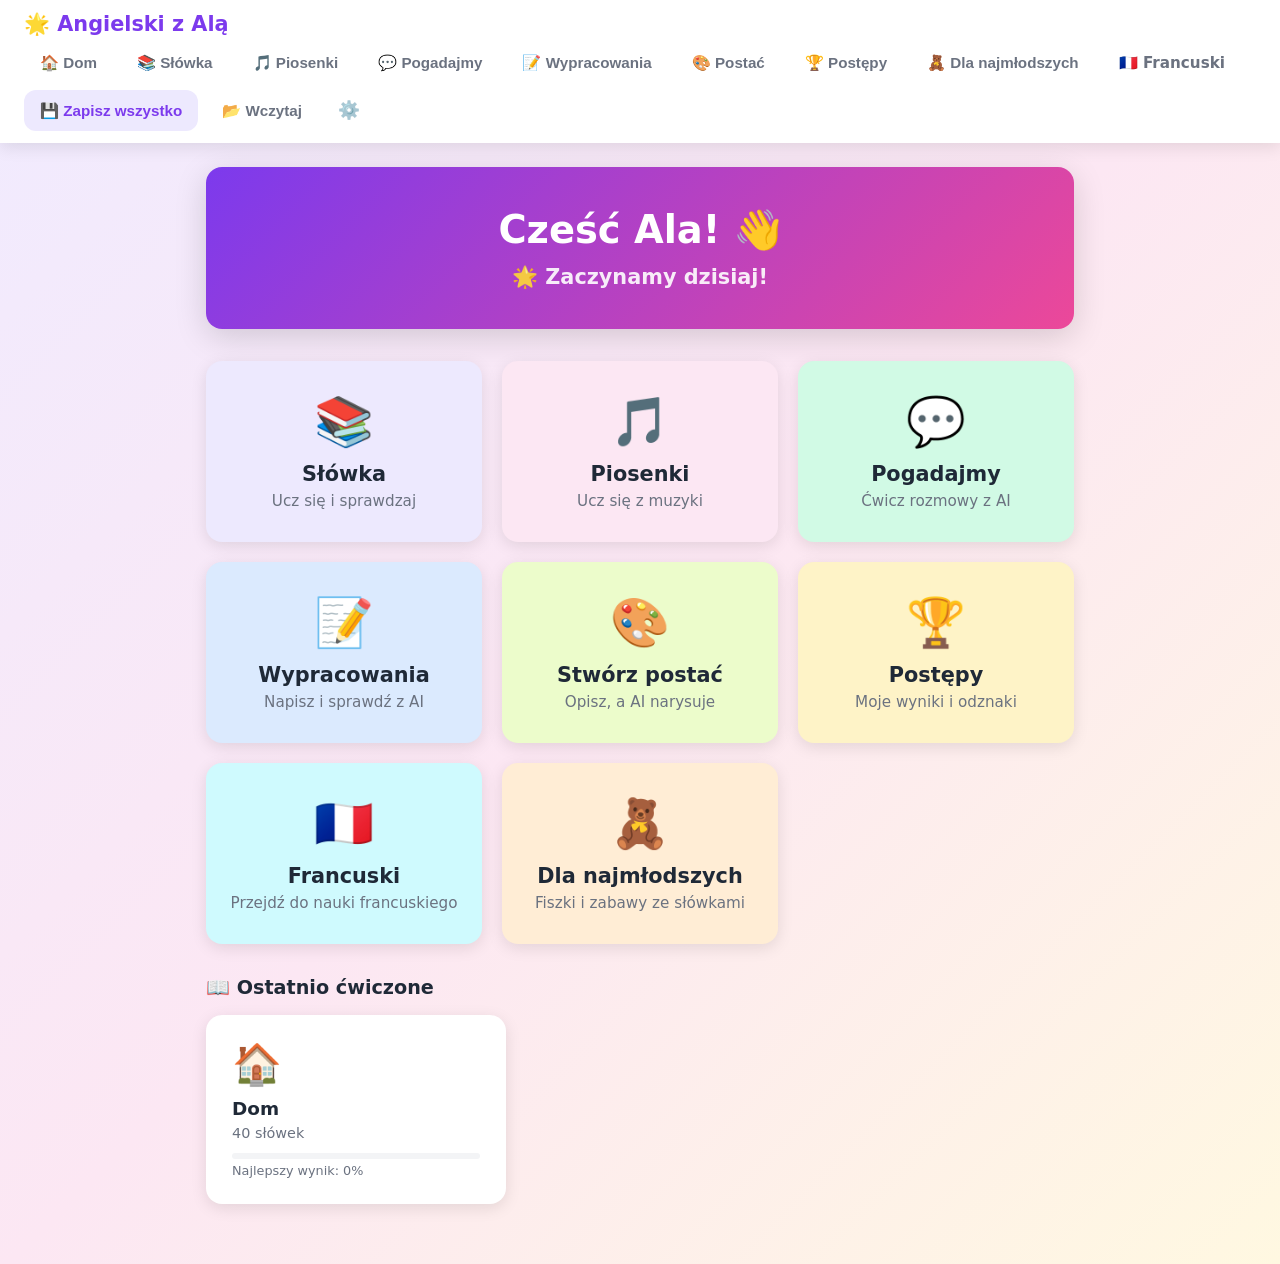
==== commit 13cd4e37: "Dodaj cwiczenie Stworz postac (opis -> pytania -> obrazek AI) Dziecko opisuje po angielsku postac (z" ====
--- a/index.html
+++ b/index.html
@@ -24,6 +24,7 @@
     <button onclick="showView('songs-list')" class="nav-btn">🎵 Piosenki</button>
     <button onclick="showView('chat-setup')" class="nav-btn">💬 Pogadajmy</button>
     <button onclick="showView('essay-setup')" class="nav-btn">📝 Wypracowania</button>
+    <button onclick="showView('character')" class="nav-btn">🎨 Postać</button>
     <button onclick="showView('progress')" class="nav-btn">🏆 Postępy</button>
     <button onclick="showView('kids-home')" class="nav-btn">🧸 Dla najmłodszych</button>
     <a href="french/" class="nav-btn" style="text-decoration:none">🇫🇷 Francuski</a>
@@ -60,6 +61,11 @@
       <div class="tile-icon">📝</div>
       <div class="tile-title">Wypracowania</div>
       <div class="tile-desc">Napisz i sprawdź z AI</div>
+    </div>
+    <div class="tile tile-lime" onclick="showView('character')">
+      <div class="tile-icon">🎨</div>
+      <div class="tile-title">Stwórz postać</div>
+      <div class="tile-desc">Opisz, a AI narysuje</div>
     </div>
     <div class="tile tile-yellow" onclick="showView('progress')">
       <div class="tile-icon">🏆</div>
@@ -142,6 +148,10 @@
     </div>
   </div>
   <div class="set-stats" id="set-detail-stats"></div>
+  <div class="wordcount-picker">
+    <span class="wordcount-label">Ile słówek losować do Nauki/Testu:</span>
+    <div class="wordcount-row" id="wordcount-row"></div>
+  </div>
   <div class="set-actions">
     <button class="btn btn-large btn-purple" onclick="startLearn()">📖 Nauka</button>
     <button class="btn btn-large btn-green" onclick="startTest()">✏️ Test</button>
@@ -165,6 +175,7 @@
   <div class="learn-counter" id="learn-counter"></div>
   <div class="learn-card" id="learn-card">
     <div class="learn-word" id="learn-word"></div>
+    <button type="button" class="speak-btn" id="learn-speak-btn" onclick="speakLearnWord()" title="Odsłuchaj wymowę" aria-label="Odsłuchaj wymowę">🔊</button>
     <div class="learn-hint" id="learn-hint"></div>
     <input type="text" id="learn-input" class="learn-answer-input" placeholder="Wpisz odpowiedź..." autocomplete="off" autocorrect="off" autocapitalize="off" spellcheck="false"
       />
@@ -191,6 +202,7 @@
   <div class="learn-counter" id="test-counter"></div>
   <div class="learn-card" id="test-card">
     <div class="learn-word" id="test-word"></div>
+    <button type="button" class="speak-btn" id="test-speak-btn" onclick="speakTestWord()" title="Odsłuchaj wymowę" aria-label="Odsłuchaj wymowę">🔊</button>
     <input type="text" id="test-input" class="learn-answer-input" placeholder="Wpisz odpowiedź..." autocomplete="off" autocorrect="off" autocapitalize="off" spellcheck="false"
       />
     <button class="btn btn-primary btn-large" id="test-check-btn" onclick="checkTestAnswer()">Sprawdź ✓</button>
@@ -493,9 +505,45 @@
   <div class="kids-category-grid" id="kids-category-grid"></div>
   <p class="hint" style="text-align:center;font-size:1.1rem;margin-top:32px">Zabawy językowe 🎉</p>
   <div class="kids-mode-grid">
-    <div class="kids-mode-card" onclick="startKidsSentences()">
+    <div class="kids-mode-card" onclick="showView('kids-sentence-categories')">
       <div class="kids-mode-icon">💬</div>
       <div class="kids-mode-title">Proste zdania</div>
+    </div>
+    <div class="kids-mode-card" onclick="startKidsDressBear()">
+      <div class="kids-mode-icon">🐻</div>
+      <div class="kids-mode-title">Ubierz misia</div>
+    </div>
+    <div class="kids-mode-card" onclick="showView('kids-coloring-pick')">
+      <div class="kids-mode-icon">🖍️</div>
+      <div class="kids-mode-title">Kolorowanka</div>
+    </div>
+  </div>
+</div>
+
+<!-- ========== WIDOK: DLA NAJMŁODSZYCH — KATEGORIE ZDAŃ ========== -->
+<div id="view-kids-sentence-categories" class="view" style="display:none">
+  <div class="view-header">
+    <button class="btn btn-ghost" onclick="showView('kids-home')">← Wróć</button>
+    <h1>💬 Proste zdania</h1>
+  </div>
+  <p class="hint" style="text-align:center;font-size:1.1rem">Wybierz temat:</p>
+  <div class="kids-category-grid" id="kids-sentence-category-grid"></div>
+</div>
+
+<!-- ========== WIDOK: DLA NAJMŁODSZYCH — TRYB ZDAŃ ========== -->
+<div id="view-kids-sentence-mode" class="view" style="display:none">
+  <div class="view-header">
+    <button class="btn btn-ghost" onclick="showView('kids-sentence-categories')">← Wróć</button>
+    <h1 id="kids-sentence-mode-title">💬</h1>
+  </div>
+  <div class="kids-mode-grid">
+    <div class="kids-mode-card" onclick="startKidsSentences()">
+      <div class="kids-mode-icon">🗣️</div>
+      <div class="kids-mode-title">Powtarzaj</div>
+    </div>
+    <div class="kids-mode-card" onclick="startKidsSentenceQuiz()">
+      <div class="kids-mode-icon">🎯</div>
+      <div class="kids-mode-title">Zrozum</div>
     </div>
   </div>
 </div>
@@ -518,6 +566,10 @@
     <div class="kids-mode-card" onclick="startKidsTrueFalse()">
       <div class="kids-mode-icon">✅❌</div>
       <div class="kids-mode-title">Prawda czy fałsz</div>
+    </div>
+    <div class="kids-mode-card" onclick="startKidsMemory()">
+      <div class="kids-mode-icon">🧩</div>
+      <div class="kids-mode-title">Znajdź parę</div>
     </div>
   </div>
 </div>
@@ -581,11 +633,172 @@
   <div class="kids-quiz-feedback" id="kids-tf-feedback" style="display:none"></div>
 </div>
 
+<!-- ========== WIDOK: DLA NAJMŁODSZYCH — ZNAJDŹ PARĘ ========== -->
+<div id="view-kids-memory" class="view" style="display:none">
+  <div class="view-header">
+    <button class="btn btn-ghost" onclick="exitKids('kids-category')">← Wróć</button>
+    <h1>🧩 Znajdź parę</h1>
+    <span class="kids-stars-badge">⭐ <span class="kids-stars-value">0</span></span>
+  </div>
+  <p class="kids-memory-progress" id="kids-memory-progress"></p>
+  <div class="kids-memory-grid" id="kids-memory-grid"></div>
+  <div class="kids-coloring-complete" id="kids-memory-complete" style="display:none">🎉 Wszystkie pary znalezione!</div>
+</div>
+
+<!-- ========== WIDOK: DLA NAJMŁODSZYCH — UBIERZ MISIA ========== -->
+<div id="view-kids-dressbear" class="view" style="display:none">
+  <div class="view-header">
+    <button class="btn btn-ghost" onclick="exitKidsBear()">← Wróć</button>
+    <h1>🐻 Ubierz misia</h1>
+    <span class="kids-stars-badge">⭐ <span class="kids-stars-value">0</span></span>
+  </div>
+
+  <div class="kids-bear-mode-toggle">
+    <button class="kids-bear-mode-btn active" id="kids-bear-mode-free" onclick="setKidsBearMode('free')">🎨 Swobodnie</button>
+    <button class="kids-bear-mode-btn" id="kids-bear-mode-challenge" onclick="setKidsBearMode('challenge')">🌦️ Wyzwanie pogodowe</button>
+  </div>
+
+  <div class="kids-weather-banner" id="kids-weather-banner" style="display:none">
+    <div class="kids-weather-icon" id="kids-weather-icon">☀️</div>
+    <div class="kids-weather-text">
+      <div class="kids-weather-label" id="kids-weather-label"></div>
+      <div class="kids-weather-prompt" id="kids-weather-prompt-pl"></div>
+    </div>
+    <button class="kids-big-btn" onclick="replayKidsWeatherPrompt()">🔊</button>
+  </div>
+
+  <p class="hint" style="text-align:center;font-size:1.05rem">Przeciągnij (albo kliknij) ubranko na misia! 👇</p>
+
+  <div class="kids-bear-stage" id="kids-bear-stage">
+    <div class="kids-bear-emoji">🐻</div>
+    <div class="kids-bear-word-overlay" id="kids-bear-word-overlay"></div>
+    <div class="kids-bear-outfit">
+      <div class="kids-bear-slot" id="kids-bear-slot-top" title="Góra">➕</div>
+      <div class="kids-bear-slot" id="kids-bear-slot-bottom" title="Dół">➕</div>
+      <div class="kids-bear-slot" id="kids-bear-slot-feet" title="Buty">➕</div>
+      <div class="kids-bear-slot" id="kids-bear-slot-accessory" title="Dodatki">➕</div>
+      <div class="kids-bear-slot" id="kids-bear-slot-weather" title="Na pogodę">➕</div>
+    </div>
+  </div>
+
+  <div class="kids-quiz-feedback" id="kids-challenge-feedback" style="display:none"></div>
+
+  <div class="kids-bear-wardrobe" id="kids-bear-wardrobe"></div>
+
+  <div style="text-align:center;margin-top:20px">
+    <button class="btn btn-secondary" onclick="resetKidsDressBear()">🔄 Rozbierz misia</button>
+  </div>
+
+  <div class="kids-bear-celebration" id="kids-bear-celebration" style="display:none">
+    <div class="kids-coloring-complete">🎉 Miś jest ubrany! Brawo!</div>
+    <div class="kids-bear-celebration-actions">
+      <button class="btn btn-primary" onclick="downloadKidsBearPhoto()">📸 Zrób zdjęcie</button>
+      <button class="btn btn-secondary" onclick="resetKidsDressBear()">🔄 Ubierz jeszcze raz</button>
+    </div>
+  </div>
+</div>
+
+<!-- ========== WIDOK: DLA NAJMŁODSZYCH — KOLOROWANKA: WYBÓR ========== -->
+<div id="view-kids-coloring-pick" class="view" style="display:none">
+  <div class="view-header">
+    <button class="btn btn-ghost" onclick="showView('kids-home')">← Wróć</button>
+    <h1>🖍️ Kolorowanka</h1>
+  </div>
+  <p class="hint" style="text-align:center;font-size:1.1rem">Wybierz obrazek do pokolorowania:</p>
+  <div class="kids-category-grid">
+    <div class="kids-category-card" onclick="startKidsColoring('apple')">
+      <div class="kids-category-icon">🍎</div>
+      <div class="kids-category-title">Jabłko</div>
+    </div>
+    <div class="kids-category-card" onclick="startKidsColoring('house')">
+      <div class="kids-category-icon">🏠</div>
+      <div class="kids-category-title">Domek</div>
+    </div>
+    <div class="kids-category-card" onclick="startKidsColoring('sun')">
+      <div class="kids-category-icon">☀️</div>
+      <div class="kids-category-title">Słoneczko</div>
+    </div>
+    <div class="kids-category-card" onclick="startKidsColoring('flower')">
+      <div class="kids-category-icon">🌼</div>
+      <div class="kids-category-title">Kwiatek</div>
+    </div>
+  </div>
+</div>
+
+<!-- ========== WIDOK: DLA NAJMŁODSZYCH — KOLOROWANKA ========== -->
+<div id="view-kids-coloring" class="view" style="display:none">
+  <div class="view-header">
+    <button class="btn btn-ghost" onclick="exitKids('kids-coloring-pick')">← Wróć</button>
+    <h1 id="kids-coloring-title">🖍️ Kolorowanka</h1>
+  </div>
+  <div class="kids-coloring-stage">
+    <svg id="kids-svg-apple" class="kids-coloring-svg" viewBox="0 0 200 200" style="display:none">
+      <ellipse id="apple-body" onclick="colorKidsRegion('apple-body')" cx="100" cy="122" rx="60" ry="64" fill="#ffffff" stroke="#333" stroke-width="4"/>
+      <rect id="apple-stem" onclick="colorKidsRegion('apple-stem')" x="93" y="38" width="14" height="30" rx="5" fill="#ffffff" stroke="#333" stroke-width="4"/>
+      <path id="apple-leaf-right" onclick="colorKidsRegion('apple-leaf-right')" d="M107,52 Q142,28 148,60 Q118,70 107,52 Z" fill="#ffffff" stroke="#333" stroke-width="4"/>
+      <path id="apple-leaf-left" onclick="colorKidsRegion('apple-leaf-left')" d="M93,52 Q58,28 52,60 Q82,70 93,52 Z" fill="#ffffff" stroke="#333" stroke-width="4"/>
+      <ellipse cx="78" cy="98" rx="14" ry="20" fill="#ffffff" opacity="0.55" pointer-events="none"/>
+    </svg>
+    <svg id="kids-svg-house" class="kids-coloring-svg" viewBox="0 0 200 200" style="display:none">
+      <polygon id="house-roof" onclick="colorKidsRegion('house-roof')" points="25,102 100,32 175,102" fill="#ffffff" stroke="#333" stroke-width="4"/>
+      <rect id="house-walls" onclick="colorKidsRegion('house-walls')" x="42" y="102" width="116" height="82" fill="#ffffff" stroke="#333" stroke-width="4"/>
+      <rect id="house-window-left" onclick="colorKidsRegion('house-window-left')" x="55" y="118" width="26" height="26" fill="#ffffff" stroke="#333" stroke-width="4"/>
+      <rect id="house-window-right" onclick="colorKidsRegion('house-window-right')" x="119" y="118" width="26" height="26" fill="#ffffff" stroke="#333" stroke-width="4"/>
+      <line x1="68" y1="118" x2="68" y2="144" stroke="#333" stroke-width="2" pointer-events="none"/>
+      <line x1="55" y1="131" x2="81" y2="131" stroke="#333" stroke-width="2" pointer-events="none"/>
+      <line x1="132" y1="118" x2="132" y2="144" stroke="#333" stroke-width="2" pointer-events="none"/>
+      <line x1="119" y1="131" x2="145" y2="131" stroke="#333" stroke-width="2" pointer-events="none"/>
+      <rect id="house-door" onclick="colorKidsRegion('house-door')" x="87" y="146" width="26" height="38" fill="#ffffff" stroke="#333" stroke-width="4"/>
+      <circle cx="105" cy="166" r="2.5" fill="#333" pointer-events="none"/>
+      <rect id="house-chimney" onclick="colorKidsRegion('house-chimney')" x="128" y="45" width="18" height="38" fill="#ffffff" stroke="#333" stroke-width="4"/>
+    </svg>
+    <svg id="kids-svg-sun" class="kids-coloring-svg" viewBox="0 0 200 200" style="display:none">
+      <g id="sun-rays-a" onclick="colorKidsRegion('sun-rays-a')">
+        <rect x="92" y="4" width="16" height="34" fill="#ffffff" stroke="#333" stroke-width="4"/>
+        <rect x="92" y="4" width="16" height="34" transform="rotate(90 100 100)" fill="#ffffff" stroke="#333" stroke-width="4"/>
+        <rect x="92" y="4" width="16" height="34" transform="rotate(180 100 100)" fill="#ffffff" stroke="#333" stroke-width="4"/>
+        <rect x="92" y="4" width="16" height="34" transform="rotate(270 100 100)" fill="#ffffff" stroke="#333" stroke-width="4"/>
+      </g>
+      <g id="sun-rays-b" onclick="colorKidsRegion('sun-rays-b')">
+        <rect x="94" y="12" width="12" height="28" transform="rotate(45 100 100)" fill="#ffffff" stroke="#333" stroke-width="4"/>
+        <rect x="94" y="12" width="12" height="28" transform="rotate(135 100 100)" fill="#ffffff" stroke="#333" stroke-width="4"/>
+        <rect x="94" y="12" width="12" height="28" transform="rotate(225 100 100)" fill="#ffffff" stroke="#333" stroke-width="4"/>
+        <rect x="94" y="12" width="12" height="28" transform="rotate(315 100 100)" fill="#ffffff" stroke="#333" stroke-width="4"/>
+      </g>
+      <circle id="sun-face" onclick="colorKidsRegion('sun-face')" cx="100" cy="100" r="50" fill="#ffffff" stroke="#333" stroke-width="4"/>
+      <circle cx="84" cy="94" r="5" fill="#333" pointer-events="none"/>
+      <circle cx="116" cy="94" r="5" fill="#333" pointer-events="none"/>
+      <path d="M78,114 Q100,134 122,114" stroke="#333" stroke-width="4" fill="none" stroke-linecap="round" pointer-events="none"/>
+    </svg>
+    <svg id="kids-svg-flower" class="kids-coloring-svg" viewBox="0 0 200 200" style="display:none">
+      <rect id="flower-stem" onclick="colorKidsRegion('flower-stem')" x="94" y="118" width="12" height="66" fill="#ffffff" stroke="#333" stroke-width="4"/>
+      <path id="flower-leaf-right" onclick="colorKidsRegion('flower-leaf-right')" d="M106,152 Q142,146 134,176 Q102,174 106,152 Z" fill="#ffffff" stroke="#333" stroke-width="4"/>
+      <path id="flower-leaf-left" onclick="colorKidsRegion('flower-leaf-left')" d="M94,152 Q58,146 66,176 Q98,174 94,152 Z" fill="#ffffff" stroke="#333" stroke-width="4"/>
+      <g id="flower-petals" onclick="colorKidsRegion('flower-petals')">
+        <ellipse cx="100" cy="58" rx="20" ry="30" fill="#ffffff" stroke="#333" stroke-width="4"/>
+        <ellipse cx="100" cy="58" rx="20" ry="30" transform="rotate(72 100 100)" fill="#ffffff" stroke="#333" stroke-width="4"/>
+        <ellipse cx="100" cy="58" rx="20" ry="30" transform="rotate(144 100 100)" fill="#ffffff" stroke="#333" stroke-width="4"/>
+        <ellipse cx="100" cy="58" rx="20" ry="30" transform="rotate(216 100 100)" fill="#ffffff" stroke="#333" stroke-width="4"/>
+        <ellipse cx="100" cy="58" rx="20" ry="30" transform="rotate(288 100 100)" fill="#ffffff" stroke="#333" stroke-width="4"/>
+      </g>
+      <circle id="flower-center" onclick="colorKidsRegion('flower-center')" cx="100" cy="100" r="22" fill="#ffffff" stroke="#333" stroke-width="4"/>
+      <circle cx="92" cy="96" r="2.5" fill="#333" pointer-events="none"/>
+      <circle cx="108" cy="96" r="2.5" fill="#333" pointer-events="none"/>
+      <path d="M90,106 Q100,113 110,106" stroke="#333" stroke-width="2.5" fill="none" stroke-linecap="round" pointer-events="none"/>
+    </svg>
+  </div>
+  <div class="kids-coloring-complete" id="kids-coloring-complete" style="display:none">🎉 Piękna kolorowanka!</div>
+  <div class="kids-palette" id="kids-palette"></div>
+  <div style="text-align:center;margin-top:16px">
+    <button class="btn btn-secondary" onclick="resetKidsColoring()">🔄 Wyczyść</button>
+  </div>
+</div>
+
 <!-- ========== WIDOK: DLA NAJMŁODSZYCH — PROSTE ZDANIA ========== -->
 <div id="view-kids-sentences" class="view" style="display:none">
   <div class="view-header">
-    <button class="btn btn-ghost" onclick="exitKids('kids-home')">← Wróć</button>
-    <h1>💬 Proste zdania</h1>
+    <button class="btn btn-ghost" onclick="exitKids('kids-sentence-mode')">← Wróć</button>
+    <h1>🗣️ Powtarzaj</h1>
     <span class="kids-counter" id="kids-sentence-counter"></span>
   </div>
   <div class="kids-flashcard">
@@ -603,6 +816,72 @@
   </div>
 </div>
 
+<!-- ========== WIDOK: DLA NAJMŁODSZYCH — ZROZUM ZDANIE ========== -->
+<div id="view-kids-sentence-quiz" class="view" style="display:none">
+  <div class="view-header">
+    <button class="btn btn-ghost" onclick="exitKids('kids-sentence-mode')">← Wróć</button>
+    <h1>🎯 Zrozum</h1>
+    <span class="kids-stars-badge">⭐ <span class="kids-stars-value">0</span></span>
+  </div>
+  <p class="hint" style="text-align:center;font-size:1.1rem">Posłuchaj zdania i wybierz właściwy obrazek! 👇</p>
+  <div style="text-align:center;margin-bottom:24px">
+    <button class="kids-big-btn kids-replay-btn" onclick="replayKidsSentenceQuizAudio()">🔊</button>
+  </div>
+  <div class="kids-quiz-options" id="kids-sentence-quiz-options"></div>
+  <div class="kids-quiz-feedback" id="kids-sentence-quiz-feedback" style="display:none"></div>
+</div>
+
+<!-- ========== WIDOK: STWÓRZ POSTAĆ ========== -->
+<div id="view-character" class="view" style="display:none">
+  <div class="view-header">
+    <button class="btn btn-ghost" onclick="showView('home')">← Wróć</button>
+    <h1>🎨 Stwórz postać</h1>
+  </div>
+
+  <div id="char-step-describe" class="char-card">
+    <p class="char-intro">Opisz po angielsku, jak ma wyglądać Twoja postać. Kliknij podpowiedzi albo pisz sama!</p>
+    <div class="char-chips" id="char-chips"></div>
+    <textarea id="char-input" class="char-textarea" rows="4" maxlength="300"
+      placeholder="It has got big eyes, it is very funny and it has got big teeth..."></textarea>
+    <p class="char-hint">Nie wpisuj imion ani danych osobowych. 🙂</p>
+    <button class="btn btn-primary btn-large" id="char-next-btn" onclick="startCharacterQuestions()">Dalej ➜</button>
+  </div>
+
+  <div id="char-step-questions" class="char-card" style="display:none">
+    <div class="char-progress" id="char-q-progress"></div>
+    <div class="char-question" id="char-q-text"></div>
+    <div class="char-question-pl" id="char-q-pl"></div>
+    <div class="char-options" id="char-q-options"></div>
+    <button class="btn btn-ghost" onclick="showCharacterStep('describe')">← Zmień opis</button>
+  </div>
+
+  <div id="char-step-loading" class="char-card" style="display:none">
+    <div class="char-loading-emoji">🖍️</div>
+    <div id="char-loading-text" class="char-loading-text">Rysuję Twoją postać...</div>
+  </div>
+
+  <div id="char-step-result" class="char-card" style="display:none">
+    <div class="char-images">
+      <figure class="char-figure">
+        <img id="char-color-img" alt="Kolorowa postać" />
+        <figcaption>Kolorowa wersja</figcaption>
+      </figure>
+      <figure class="char-figure" id="char-coloring-figure" style="display:none">
+        <img id="char-coloring-img" alt="Kolorowanka do druku" />
+        <figcaption>Kolorowanka</figcaption>
+      </figure>
+    </div>
+    <div class="char-actions">
+      <button class="btn btn-secondary" onclick="downloadCharacterImage('color')">⬇️ Pobierz kolorową</button>
+      <button class="btn btn-primary" id="char-make-coloring-btn" onclick="makeCharacterColoring()">🖨️ Zrób kolorowankę</button>
+      <button class="btn btn-secondary" id="char-print-btn" style="display:none" onclick="printCharacterColoring()">🖨️ Drukuj</button>
+      <button class="btn btn-secondary" id="char-dl-coloring-btn" style="display:none" onclick="downloadCharacterImage('coloring')">⬇️ Pobierz kolorowankę</button>
+    </div>
+    <button class="btn btn-ghost" onclick="resetCharacter()">✨ Nowa postać</button>
+  </div>
+</div>
+<div id="character-print-area"><img id="character-print-img" alt="" /></div>
+
 <!-- ========== WIDOK: POSTĘPY ========== -->
 <div id="view-progress" class="view" style="display:none">
   <div class="view-header">
@@ -634,6 +913,9 @@
 
 <!-- ========== TOAST ========== -->
 <div id="toast" class="toast" style="display:none"></div>
+
+<!-- ========== KONFETTI (Dla najmłodszych) ========== -->
+<div id="kids-confetti-layer" class="kids-confetti-layer"></div>
 
 <!-- ========== FLOATING TRANSLATE BUTTON ========== -->
 <div id="selection-translate-btn" style="display:none">🔍 Tłumacz</div>
--- a/style.css
+++ b/style.css
@@ -168,6 +168,38 @@
 .tile-blue   { background: var(--blue-light); }
 .tile-cyan   { background: var(--cyan-light); }
 .tile-orange { background: var(--orange-light); }
+.tile-lime   { background: #ecfccb; }
+
+/* ===== STWÓRZ POSTAĆ ===== */
+.char-card { background: var(--white); border-radius: var(--radius); padding: 28px; box-shadow: var(--shadow); max-width: 640px; margin: 0 auto; text-align: center; }
+.char-intro { margin: 0 0 14px; color: var(--text-light); }
+.char-chips { display: flex; flex-wrap: wrap; gap: 8px; justify-content: center; margin-bottom: 14px; }
+.char-chip { background: var(--purple-light); color: var(--purple); border: none; border-radius: 20px; padding: 6px 14px; font-weight: 700; font-size: 0.9rem; cursor: pointer; }
+.char-chip:hover { background: var(--purple); color: var(--white); }
+.char-textarea { width: 100%; box-sizing: border-box; font-size: 1.1rem; resize: vertical; margin-bottom: 6px; }
+.char-hint { font-size: 0.8rem; color: var(--text-light); margin: 0 0 16px; }
+.char-progress { font-size: 0.85rem; font-weight: 700; color: var(--text-light); margin-bottom: 10px; }
+.char-question { font-size: 1.7rem; font-weight: 900; color: var(--purple); }
+.char-question-pl { color: var(--text-light); margin: 4px 0 18px; }
+.char-options { display: flex; flex-wrap: wrap; gap: 12px; justify-content: center; margin-bottom: 18px; }
+.char-option { background: var(--gray-light); border: 3px solid transparent; border-radius: var(--radius); padding: 14px 18px; min-width: 110px; cursor: pointer; font-size: 1rem; font-weight: 700; }
+.char-option:hover { border-color: var(--purple); background: var(--purple-light); }
+.char-option-emoji { display: block; font-size: 2.2rem; margin-bottom: 4px; }
+.char-loading-emoji { font-size: 4rem; animation: kidsPulse 1s infinite; }
+.char-loading-text { font-size: 1.2rem; font-weight: 700; color: var(--purple); margin-top: 10px; }
+.char-images { display: flex; flex-wrap: wrap; gap: 16px; justify-content: center; margin-bottom: 18px; }
+.char-figure { margin: 0; flex: 1 1 240px; max-width: 100%; }
+.char-figure img { width: 100%; max-width: 100%; border-radius: var(--radius-sm); border: 3px solid var(--gray-light); background: var(--white); }
+.char-figure figcaption { font-size: 0.85rem; color: var(--text-light); margin-top: 6px; }
+.char-actions { display: flex; flex-wrap: wrap; gap: 10px; justify-content: center; margin-bottom: 12px; }
+#character-print-area { display: none; }
+@media print {
+  body.print-character * { visibility: hidden; }
+  body.print-character #character-print-area,
+  body.print-character #character-print-area * { visibility: visible; }
+  body.print-character #character-print-area { display: block; position: absolute; left: 0; top: 0; width: 100%; text-align: center; }
+  body.print-character #character-print-img { max-width: 100%; max-height: 98vh; }
+}
 
 .nav-btn-settings { opacity: 0.7; font-size: 1.1rem; padding: 8px 10px; }
 .nav-btn-settings:hover { opacity: 1; }
@@ -320,8 +352,34 @@
   font-size: 0.95rem;
 }
 .words-list-item:last-child { border-bottom: none; }
+.word-en-wrap { display: flex; align-items: center; gap: 6px; }
 .word-en { font-weight: 700; }
 .word-pl { color: var(--text-light); }
+.word-speak-btn {
+  background: none;
+  border: none;
+  cursor: pointer;
+  font-size: 0.95rem;
+  padding: 2px 5px;
+  border-radius: 6px;
+  line-height: 1;
+}
+.word-speak-btn:hover { background: var(--gray-light); }
+
+.wordcount-picker { margin-bottom: 20px; }
+.wordcount-label { display: block; font-size: 0.9rem; color: var(--text-light); margin-bottom: 8px; }
+.wordcount-row { display: flex; gap: 8px; flex-wrap: wrap; }
+.wordcount-btn {
+  background: var(--white);
+  border: 2px solid var(--gray-light);
+  border-radius: 20px;
+  padding: 6px 16px;
+  font-weight: 700;
+  font-size: 0.9rem;
+  cursor: pointer;
+  color: var(--text);
+}
+.wordcount-btn.active { background: var(--purple); border-color: var(--purple); color: var(--white); }
 
 /* ===== LEARN / TEST ===== */
 .learn-progress-bar {
@@ -382,6 +440,20 @@
   margin-bottom: 28px;
   min-height: 22px;
 }
+
+.speak-btn {
+  display: block;
+  margin: 0 auto 16px;
+  width: 46px;
+  height: 46px;
+  border-radius: 50%;
+  border: none;
+  background: var(--purple-light);
+  color: var(--purple);
+  font-size: 1.3rem;
+  cursor: pointer;
+}
+.speak-btn:hover { background: var(--purple); color: var(--white); }
 
 .learn-answer-input {
   width: 100%;
@@ -1234,6 +1306,174 @@
   .kids-tf-btn { font-size: 3.5rem; }
 }
 
+/* ---- Ubierz misia ---- */
+.kids-bear-mode-toggle { display: flex; justify-content: center; gap: 10px; margin-bottom: 16px; flex-wrap: wrap; }
+.kids-bear-mode-btn {
+  font-size: 0.95rem;
+  font-weight: 700;
+  padding: 10px 18px;
+  border-radius: 20px;
+  border: 2px solid var(--gray-light);
+  background: var(--white);
+  cursor: pointer;
+  transition: all .15s;
+}
+.kids-bear-mode-btn.active { background: var(--purple); color: #fff; border-color: var(--purple); }
+
+.kids-weather-banner {
+  display: flex;
+  align-items: center;
+  gap: 14px;
+  background: var(--white);
+  border-radius: var(--radius);
+  box-shadow: var(--shadow);
+  padding: 14px 18px;
+  max-width: 520px;
+  margin: 0 auto 16px;
+}
+.kids-weather-icon { font-size: 2.6rem; }
+.kids-weather-text { flex: 1; }
+.kids-weather-label { font-weight: 800; color: var(--purple); }
+.kids-weather-prompt { font-size: 0.9rem; color: var(--text-light); }
+
+.kids-bear-stage {
+  text-align: center;
+  margin: 10px auto 0;
+  padding: 16px;
+  border-radius: var(--radius);
+  position: relative;
+  transition: background .3s;
+}
+.kids-bear-stage.drag-over { outline: 4px dashed var(--orange); outline-offset: -4px; }
+.kids-bear-emoji { font-size: 8rem; line-height: 1; }
+.kids-bear-word-overlay {
+  position: absolute;
+  top: 8px;
+  left: 50%;
+  transform: translateX(-50%) scale(0.8);
+  background: var(--purple);
+  color: #fff;
+  font-weight: 800;
+  padding: 6px 16px;
+  border-radius: 20px;
+  font-size: 1.1rem;
+  opacity: 0;
+  pointer-events: none;
+  transition: none;
+  white-space: nowrap;
+}
+.kids-bear-word-overlay.show { animation: kidsWordPop 1.4s ease; }
+@keyframes kidsWordPop {
+  0%   { opacity: 0; transform: translateX(-50%) scale(0.7); }
+  15%  { opacity: 1; transform: translateX(-50%) scale(1.05); }
+  25%  { transform: translateX(-50%) scale(1); }
+  80%  { opacity: 1; }
+  100% { opacity: 0; transform: translateX(-50%) scale(1); }
+}
+
+.kids-bear-outfit { display: flex; justify-content: center; gap: 14px; margin-top: 10px; flex-wrap: wrap; }
+.kids-bear-slot {
+  width: 60px;
+  height: 60px;
+  border-radius: 50%;
+  background: var(--gray-light);
+  border: 3px dashed var(--gray);
+  display: flex;
+  align-items: center;
+  justify-content: center;
+  font-size: 1.9rem;
+  transition: all .2s;
+}
+.kids-bear-slot.filled { background: var(--orange-light); border: 3px solid var(--orange); animation: kidsPulse .4s; }
+
+.kids-bear-wardrobe { margin: 24px auto 0; max-width: 560px; }
+.kids-wardrobe-cat { margin-bottom: 18px; }
+.kids-wardrobe-cat-label { text-align: center; font-weight: 700; color: var(--text-light); font-size: 0.9rem; margin-bottom: 8px; }
+.kids-wardrobe-row { display: flex; flex-wrap: wrap; justify-content: center; gap: 14px; }
+.kids-wardrobe-item {
+  font-size: 3rem;
+  background: var(--white);
+  border-radius: var(--radius);
+  box-shadow: var(--shadow);
+  padding: 14px;
+  cursor: grab;
+  transition: transform .15s;
+  touch-action: none;
+  user-select: none;
+}
+.kids-wardrobe-item:active { transform: scale(0.9); cursor: grabbing; }
+.kids-wardrobe-item.bounce-back { animation: shake .5s; }
+
+.kids-drag-ghost {
+  position: fixed;
+  top: 0;
+  left: 0;
+  font-size: 3rem;
+  transform: translate(-50%, -50%);
+  pointer-events: none;
+  z-index: 999;
+  filter: drop-shadow(0 4px 10px rgba(0,0,0,0.25));
+}
+
+.kids-bear-celebration { text-align: center; margin-top: 20px; }
+.kids-bear-celebration-actions { display: flex; gap: 12px; justify-content: center; flex-wrap: wrap; margin-top: 10px; }
+
+.kids-confetti-layer { position: fixed; inset: 0; pointer-events: none; overflow: hidden; z-index: 900; }
+.kids-confetti-piece { position: absolute; top: -40px; font-size: 1.8rem; animation-name: kidsConfettiFall; animation-timing-function: ease-in; animation-fill-mode: forwards; }
+@keyframes kidsConfettiFall { to { transform: translateY(110vh) rotate(360deg); opacity: 0.2; } }
+
+.kids-coloring-complete { text-align: center; font-size: 1.5rem; font-weight: 800; color: var(--green); margin: 16px 0; }
+
+/* ---- Znajdź parę ---- */
+.kids-memory-progress { text-align: center; font-size: 1.2rem; font-weight: 800; color: var(--purple); margin-bottom: 14px; }
+.kids-memory-grid {
+  display: grid;
+  grid-template-columns: repeat(4, 1fr);
+  gap: 12px;
+  max-width: 520px;
+  margin: 0 auto;
+}
+.kids-memory-card {
+  aspect-ratio: 1;
+  background: var(--purple-light);
+  border-radius: var(--radius);
+  display: flex;
+  align-items: center;
+  justify-content: center;
+  font-size: 2.2rem;
+  cursor: pointer;
+  box-shadow: var(--shadow);
+  transition: transform .15s;
+}
+.kids-memory-card:active { transform: scale(0.93); }
+.kids-memory-card.flipped { background: var(--white); }
+.kids-memory-card.matched { background: var(--green-light); cursor: default; opacity: .85; }
+
+/* ---- Kolorowanka ---- */
+.kids-coloring-stage { display: flex; justify-content: center; margin: 10px auto 4px; }
+.kids-coloring-svg { width: 380px; height: 380px; max-width: 92vw; }
+.kids-coloring-svg [id] { cursor: pointer; }
+
+.kids-palette { display: flex; flex-wrap: wrap; justify-content: center; gap: 12px; max-width: 480px; margin: 0 auto; }
+.kids-swatch {
+  width: 48px;
+  height: 48px;
+  border-radius: 50%;
+  cursor: pointer;
+  border: 4px solid transparent;
+  box-shadow: var(--shadow);
+  transition: transform .15s;
+}
+.kids-swatch:active { transform: scale(0.9); }
+.kids-swatch.selected { border-color: var(--text); transform: scale(1.15); }
+
+@media (max-width: 600px) {
+  .kids-bear-emoji { font-size: 6rem; }
+  .kids-bear-slot { width: 52px; height: 52px; font-size: 1.6rem; }
+  .kids-memory-grid { grid-template-columns: repeat(3, 1fr); }
+  .kids-coloring-svg { width: 300px; height: 300px; }
+}
+
 /* ===== RESPONSIVE ===== */
 @media (max-width: 600px) {
   .hero-greeting { font-size: 1.8rem; }
